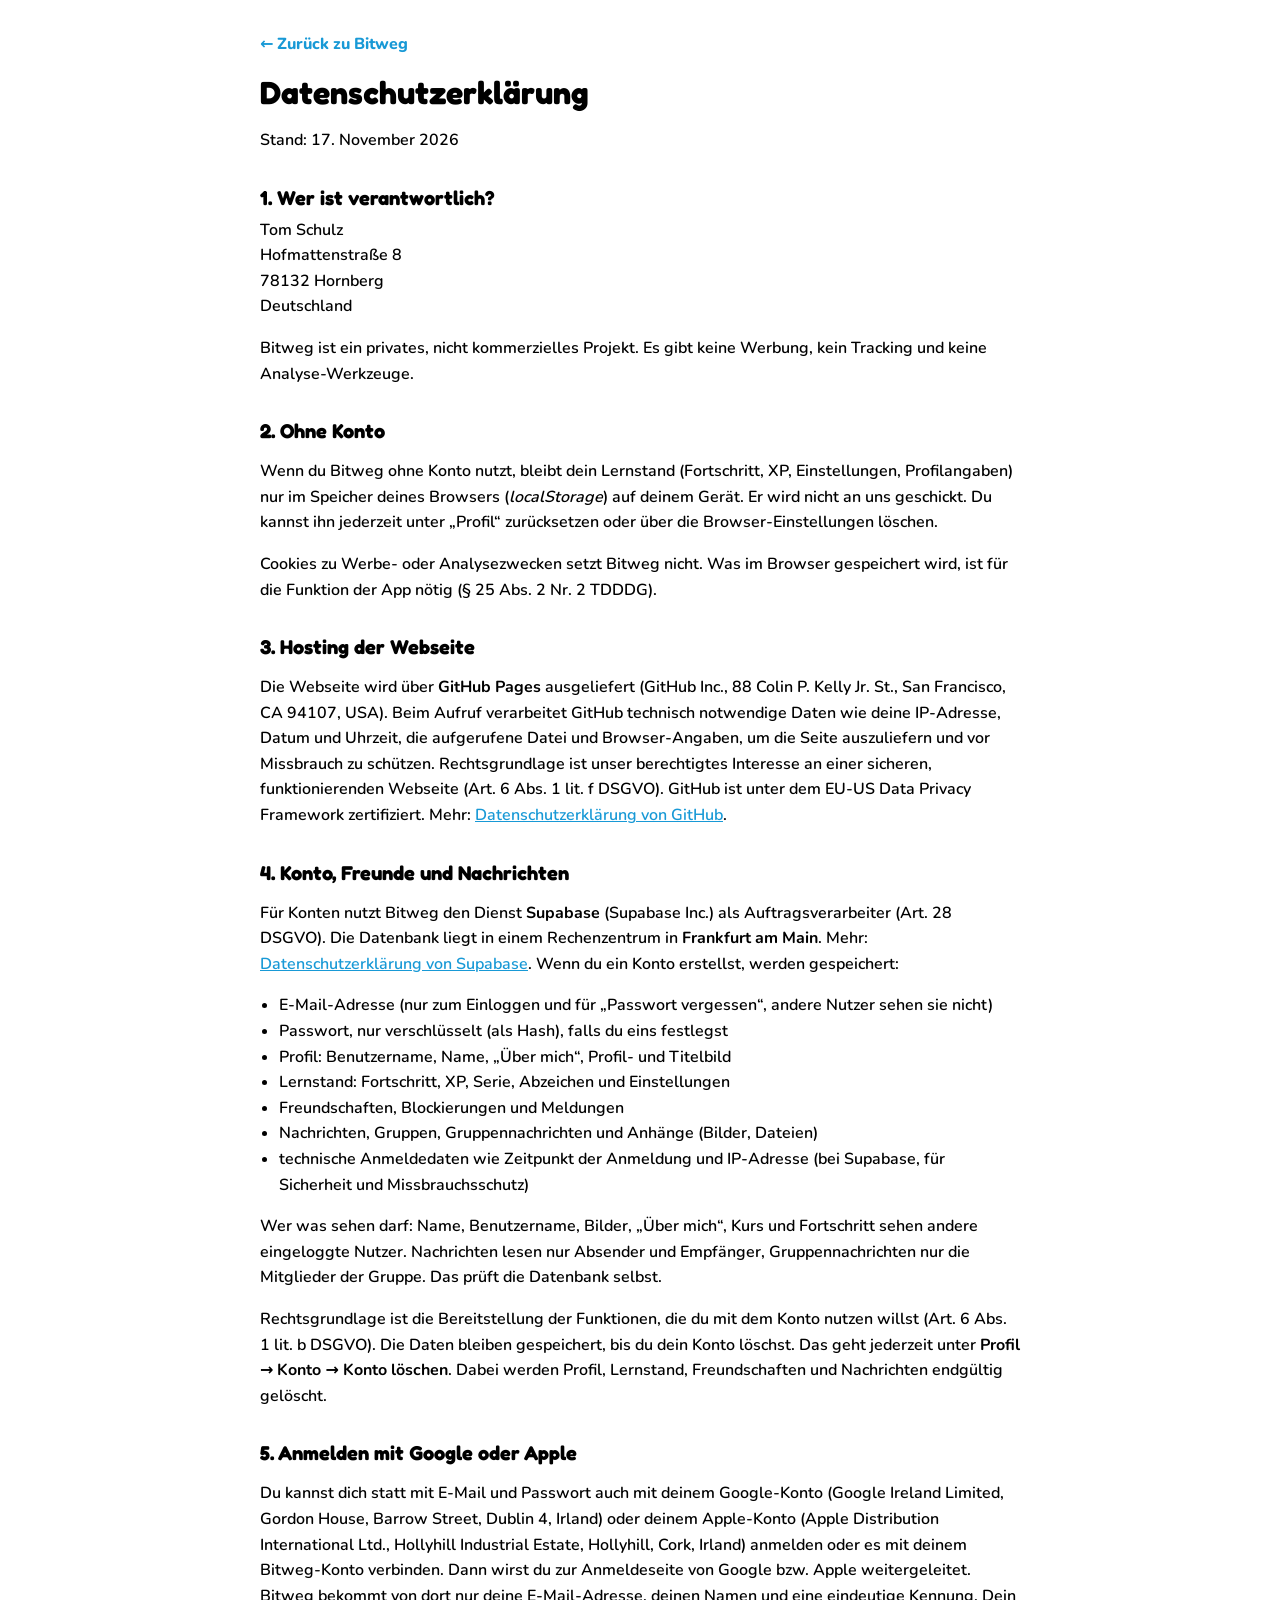
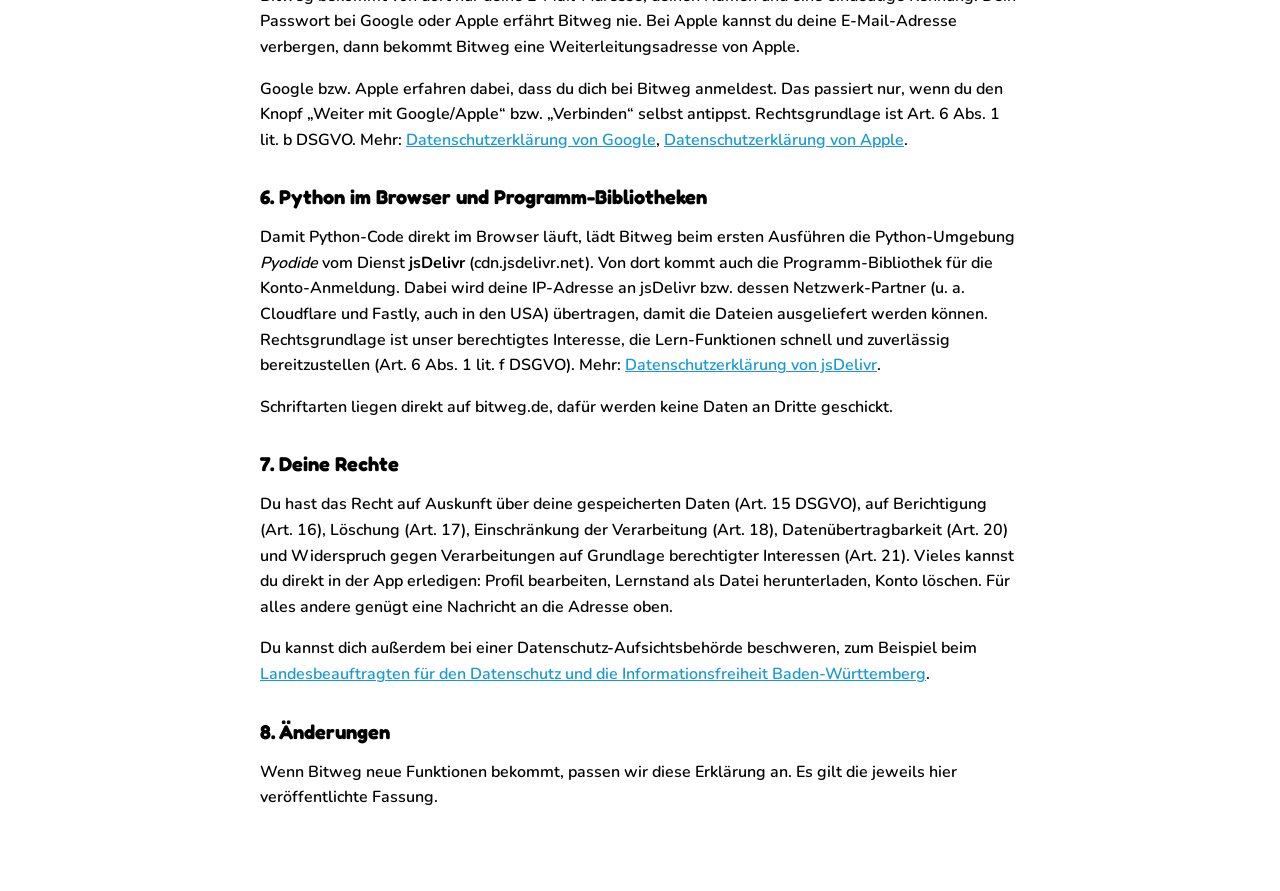
==== app/datenschutz.html @ 4e03e65f "Google/Apple im Profil verbinden, Datenschutzerklaerung, Schriften selbst hosten - Profil bearbeiten" ====
<!doctype html>
<html lang="de">
<head>
  <meta charset="utf-8">
  <meta name="viewport" content="width=device-width, initial-scale=1">
  <title>Datenschutz · Bitweg</title>
  <meta name="description" content="Datenschutzerklärung von Bitweg">
  <link rel="icon" href="favicon.svg" type="image/svg+xml">
  <link rel="stylesheet" href="fonts/fonts.css">
  <link rel="stylesheet" href="css/tokens.css">
  <script>
    try {
      var saved = JSON.parse(localStorage.getItem('laufzeit.v1') || '{}');
      var theme = (saved.settings && saved.settings.theme) || 'auto';
      if (theme === 'auto') theme = matchMedia('(prefers-color-scheme: dark)').matches ? 'dark' : 'light';
      document.documentElement.dataset.theme = theme;
    } catch (e) { document.documentElement.dataset.theme = 'light'; }
  </script>
  <style>
    body { margin: 0; background: var(--bg); color: var(--ink); font-family: Nunito, system-ui, sans-serif; font-weight: 600; line-height: 1.6; }
    main { max-width: 760px; margin: 0 auto; padding: 32px 16px 64px; }
    h1, h2 { font-family: Fredoka, Nunito, system-ui, sans-serif; line-height: 1.2; }
    h1 { font-size: 2rem; margin: 16px 0 8px; }
    h2 { font-size: 1.25rem; margin: 32px 0 8px; }
    a { color: var(--sky-ink, #1899D6); }
    .back { font-weight: 800; text-decoration: none; }
    .muted { color: var(--ink-3); }
    ul { padding-left: 1.2em; }
    address { font-style: normal; }
  </style>
</head>
<body>
<main>
  <a class="back" href="./">← Zurück zu Bitweg</a>
  <h1>Datenschutzerklärung</h1>
  <p class="muted">Stand: 17. November 2026</p>

  <h2>1. Wer ist verantwortlich?</h2>
  <address>
    Tom Schulz<br>
    Hofmattenstraße 8<br>
    78132 Hornberg<br>
    Deutschland
  </address>
  <p>Bitweg ist ein privates, nicht kommerzielles Projekt. Es gibt keine Werbung, kein Tracking und keine Analyse-Werkzeuge.</p>

  <h2>2. Ohne Konto</h2>
  <p>Wenn du Bitweg ohne Konto nutzt, bleibt dein Lernstand (Fortschritt, XP, Einstellungen, Profilangaben) nur im Speicher deines Browsers (<em>localStorage</em>) auf deinem Gerät. Er wird nicht an uns geschickt. Du kannst ihn jederzeit unter „Profil“ zurücksetzen oder über die Browser-Einstellungen löschen.</p>
  <p>Cookies zu Werbe- oder Analysezwecken setzt Bitweg nicht. Was im Browser gespeichert wird, ist für die Funktion der App nötig (§ 25 Abs. 2 Nr. 2 TDDDG).</p>

  <h2>3. Hosting der Webseite</h2>
  <p>Die Webseite wird über <strong>GitHub Pages</strong> ausgeliefert (GitHub Inc., 88 Colin P. Kelly Jr. St., San Francisco, CA 94107, USA). Beim Aufruf verarbeitet GitHub technisch notwendige Daten wie deine IP-Adresse, Datum und Uhrzeit, die aufgerufene Datei und Browser-Angaben, um die Seite auszuliefern und vor Missbrauch zu schützen. Rechtsgrundlage ist unser berechtigtes Interesse an einer sicheren, funktionierenden Webseite (Art. 6 Abs. 1 lit. f DSGVO). GitHub ist unter dem EU-US Data Privacy Framework zertifiziert. Mehr: <a href="https://docs.github.com/de/site-policy/privacy-policies/github-general-privacy-statement" rel="noopener">Datenschutzerklärung von GitHub</a>.</p>

  <h2>4. Konto, Freunde und Nachrichten</h2>
  <p>Für Konten nutzt Bitweg den Dienst <strong>Supabase</strong> (Supabase Inc.) als Auftragsverarbeiter (Art. 28 DSGVO). Die Datenbank liegt in einem Rechenzentrum in <strong>Frankfurt am Main</strong>. Mehr: <a href="https://supabase.com/privacy" rel="noopener">Datenschutzerklärung von Supabase</a>. Wenn du ein Konto erstellst, werden gespeichert:</p>
  <ul>
    <li>E-Mail-Adresse (nur zum Einloggen und für „Passwort vergessen“, andere Nutzer sehen sie nicht)</li>
    <li>Passwort, nur verschlüsselt (als Hash), falls du eins festlegst</li>
    <li>Profil: Benutzername, Name, „Über mich“, Profil- und Titelbild</li>
    <li>Lernstand: Fortschritt, XP, Serie, Abzeichen und Einstellungen</li>
    <li>Freundschaften, Blockierungen und Meldungen</li>
    <li>Nachrichten, Gruppen, Gruppennachrichten und Anhänge (Bilder, Dateien)</li>
    <li>technische Anmeldedaten wie Zeitpunkt der Anmeldung und IP-Adresse (bei Supabase, für Sicherheit und Missbrauchsschutz)</li>
  </ul>
  <p>Wer was sehen darf: Name, Benutzername, Bilder, „Über mich“, Kurs und Fortschritt sehen andere eingeloggte Nutzer. Nachrichten lesen nur Absender und Empfänger, Gruppennachrichten nur die Mitglieder der Gruppe. Das prüft die Datenbank selbst.</p>
  <p>Rechtsgrundlage ist die Bereitstellung der Funktionen, die du mit dem Konto nutzen willst (Art. 6 Abs. 1 lit. b DSGVO). Die Daten bleiben gespeichert, bis du dein Konto löschst. Das geht jederzeit unter <strong>Profil → Konto → Konto löschen</strong>. Dabei werden Profil, Lernstand, Freundschaften und Nachrichten endgültig gelöscht.</p>

  <h2>5. Anmelden mit Google oder Apple</h2>
  <p>Du kannst dich statt mit E-Mail und Passwort auch mit deinem Google-Konto (Google Ireland Limited, Gordon House, Barrow Street, Dublin 4, Irland) oder deinem Apple-Konto (Apple Distribution International Ltd., Hollyhill Industrial Estate, Hollyhill, Cork, Irland) anmelden oder es mit deinem Bitweg-Konto verbinden. Dann wirst du zur Anmeldeseite von Google bzw. Apple weitergeleitet. Bitweg bekommt von dort nur deine E-Mail-Adresse, deinen Namen und eine eindeutige Kennung. Dein Passwort bei Google oder Apple erfährt Bitweg nie. Bei Apple kannst du deine E-Mail-Adresse verbergen, dann bekommt Bitweg eine Weiterleitungsadresse von Apple.</p>
  <p>Google bzw. Apple erfahren dabei, dass du dich bei Bitweg anmeldest. Das passiert nur, wenn du den Knopf „Weiter mit Google/Apple“ bzw. „Verbinden“ selbst antippst. Rechtsgrundlage ist Art. 6 Abs. 1 lit. b DSGVO. Mehr: <a href="https://policies.google.com/privacy?hl=de" rel="noopener">Datenschutzerklärung von Google</a>, <a href="https://www.apple.com/de/legal/privacy/" rel="noopener">Datenschutzerklärung von Apple</a>.</p>

  <h2>6. Python im Browser und Programm-Bibliotheken</h2>
  <p>Damit Python-Code direkt im Browser läuft, lädt Bitweg beim ersten Ausführen die Python-Umgebung <em>Pyodide</em> vom Dienst <strong>jsDelivr</strong> (cdn.jsdelivr.net). Von dort kommt auch die Programm-Bibliothek für die Konto-Anmeldung. Dabei wird deine IP-Adresse an jsDelivr bzw. dessen Netzwerk-Partner (u. a. Cloudflare und Fastly, auch in den USA) übertragen, damit die Dateien ausgeliefert werden können. Rechtsgrundlage ist unser berechtigtes Interesse, die Lern-Funktionen schnell und zuverlässig bereitzustellen (Art. 6 Abs. 1 lit. f DSGVO). Mehr: <a href="https://www.jsdelivr.com/terms/privacy-policy-jsdelivr-net" rel="noopener">Datenschutzerklärung von jsDelivr</a>.</p>
  <p>Schriftarten liegen direkt auf bitweg.de, dafür werden keine Daten an Dritte geschickt.</p>

  <h2>7. Deine Rechte</h2>
  <p>Du hast das Recht auf Auskunft über deine gespeicherten Daten (Art. 15 DSGVO), auf Berichtigung (Art. 16), Löschung (Art. 17), Einschränkung der Verarbeitung (Art. 18), Datenübertragbarkeit (Art. 20) und Widerspruch gegen Verarbeitungen auf Grundlage berechtigter Interessen (Art. 21). Vieles kannst du direkt in der App erledigen: Profil bearbeiten, Lernstand als Datei herunterladen, Konto löschen. Für alles andere genügt eine Nachricht an die Adresse oben.</p>
  <p>Du kannst dich außerdem bei einer Datenschutz-Aufsichtsbehörde beschweren, zum Beispiel beim <a href="https://www.baden-wuerttemberg.datenschutz.de/" rel="noopener">Landesbeauftragten für den Datenschutz und die Informationsfreiheit Baden-Württemberg</a>.</p>

  <h2>8. Änderungen</h2>
  <p>Wenn Bitweg neue Funktionen bekommt, passen wir diese Erklärung an. Es gilt die jeweils hier veröffentlichte Fassung.</p>
</main>
</body>
</html>
---- app/fonts/fonts.css ----
/* Schriften liegen auf bitweg.de selbst (nicht bei Google Fonts), damit keine Daten an Google gehen.
   Fredoka, Nunito, JetBrains Mono: SIL Open Font License 1.1, Dateien aus @fontsource. */

/* fredoka-latin-ext-500-normal */
@font-face {
  font-family: 'Fredoka';
  font-style: normal;
  font-display: swap;
  font-weight: 500;
  src: url(fredoka-latin-ext-500-normal.woff2) format('woff2');
  unicode-range: U+0100-02BA,U+02BD-02C5,U+02C7-02CC,U+02CE-02D7,U+02DD-02FF,U+0304,U+0308,U+0329,U+1D00-1DBF,U+1E00-1E9F,U+1EF2-1EFF,U+2020,U+20A0-20AB,U+20AD-20C0,U+2113,U+2C60-2C7F,U+A720-A7FF;
}

/* fredoka-latin-500-normal */
@font-face {
  font-family: 'Fredoka';
  font-style: normal;
  font-display: swap;
  font-weight: 500;
  src: url(fredoka-latin-500-normal.woff2) format('woff2');
  unicode-range: U+0000-00FF,U+0131,U+0152-0153,U+02BB-02BC,U+02C6,U+02DA,U+02DC,U+0304,U+0308,U+0329,U+2000-206F,U+20AC,U+2122,U+2191,U+2193,U+2212,U+2215,U+FEFF,U+FFFD;
}

/* fredoka-latin-ext-600-normal */
@font-face {
  font-family: 'Fredoka';
  font-style: normal;
  font-display: swap;
  font-weight: 600;
  src: url(fredoka-latin-ext-600-normal.woff2) format('woff2');
  unicode-range: U+0100-02BA,U+02BD-02C5,U+02C7-02CC,U+02CE-02D7,U+02DD-02FF,U+0304,U+0308,U+0329,U+1D00-1DBF,U+1E00-1E9F,U+1EF2-1EFF,U+2020,U+20A0-20AB,U+20AD-20C0,U+2113,U+2C60-2C7F,U+A720-A7FF;
}

/* fredoka-latin-600-normal */
@font-face {
  font-family: 'Fredoka';
  font-style: normal;
  font-display: swap;
  font-weight: 600;
  src: url(fredoka-latin-600-normal.woff2) format('woff2');
  unicode-range: U+0000-00FF,U+0131,U+0152-0153,U+02BB-02BC,U+02C6,U+02DA,U+02DC,U+0304,U+0308,U+0329,U+2000-206F,U+20AC,U+2122,U+2191,U+2193,U+2212,U+2215,U+FEFF,U+FFFD;
}

/* fredoka-latin-ext-700-normal */
@font-face {
  font-family: 'Fredoka';
  font-style: normal;
  font-display: swap;
  font-weight: 700;
  src: url(fredoka-latin-ext-700-normal.woff2) format('woff2');
  unicode-range: U+0100-02BA,U+02BD-02C5,U+02C7-02CC,U+02CE-02D7,U+02DD-02FF,U+0304,U+0308,U+0329,U+1D00-1DBF,U+1E00-1E9F,U+1EF2-1EFF,U+2020,U+20A0-20AB,U+20AD-20C0,U+2113,U+2C60-2C7F,U+A720-A7FF;
}

/* fredoka-latin-700-normal */
@font-face {
  font-family: 'Fredoka';
  font-style: normal;
  font-display: swap;
  font-weight: 700;
  src: url(fredoka-latin-700-normal.woff2) format('woff2');
  unicode-range: U+0000-00FF,U+0131,U+0152-0153,U+02BB-02BC,U+02C6,U+02DA,U+02DC,U+0304,U+0308,U+0329,U+2000-206F,U+20AC,U+2122,U+2191,U+2193,U+2212,U+2215,U+FEFF,U+FFFD;
}

/* nunito-latin-ext-600-normal */
@font-face {
  font-family: 'Nunito';
  font-style: normal;
  font-display: swap;
  font-weight: 600;
  src: url(nunito-latin-ext-600-normal.woff2) format('woff2');
  unicode-range: U+0100-02BA,U+02BD-02C5,U+02C7-02CC,U+02CE-02D7,U+02DD-02FF,U+0304,U+0308,U+0329,U+1D00-1DBF,U+1E00-1E9F,U+1EF2-1EFF,U+2020,U+20A0-20AB,U+20AD-20C0,U+2113,U+2C60-2C7F,U+A720-A7FF;
}

/* nunito-latin-600-normal */
@font-face {
  font-family: 'Nunito';
  font-style: normal;
  font-display: swap;
  font-weight: 600;
  src: url(nunito-latin-600-normal.woff2) format('woff2');
  unicode-range: U+0000-00FF,U+0131,U+0152-0153,U+02BB-02BC,U+02C6,U+02DA,U+02DC,U+0304,U+0308,U+0329,U+2000-206F,U+20AC,U+2122,U+2191,U+2193,U+2212,U+2215,U+FEFF,U+FFFD;
}

/* nunito-latin-ext-700-normal */
@font-face {
  font-family: 'Nunito';
  font-style: normal;
  font-display: swap;
  font-weight: 700;
  src: url(nunito-latin-ext-700-normal.woff2) format('woff2');
  unicode-range: U+0100-02BA,U+02BD-02C5,U+02C7-02CC,U+02CE-02D7,U+02DD-02FF,U+0304,U+0308,U+0329,U+1D00-1DBF,U+1E00-1E9F,U+1EF2-1EFF,U+2020,U+20A0-20AB,U+20AD-20C0,U+2113,U+2C60-2C7F,U+A720-A7FF;
}

/* nunito-latin-700-normal */
@font-face {
  font-family: 'Nunito';
  font-style: normal;
  font-display: swap;
  font-weight: 700;
  src: url(nunito-latin-700-normal.woff2) format('woff2');
  unicode-range: U+0000-00FF,U+0131,U+0152-0153,U+02BB-02BC,U+02C6,U+02DA,U+02DC,U+0304,U+0308,U+0329,U+2000-206F,U+20AC,U+2122,U+2191,U+2193,U+2212,U+2215,U+FEFF,U+FFFD;
}

/* nunito-latin-ext-800-normal */
@font-face {
  font-family: 'Nunito';
  font-style: normal;
  font-display: swap;
  font-weight: 800;
  src: url(nunito-latin-ext-800-normal.woff2) format('woff2');
  unicode-range: U+0100-02BA,U+02BD-02C5,U+02C7-02CC,U+02CE-02D7,U+02DD-02FF,U+0304,U+0308,U+0329,U+1D00-1DBF,U+1E00-1E9F,U+1EF2-1EFF,U+2020,U+20A0-20AB,U+20AD-20C0,U+2113,U+2C60-2C7F,U+A720-A7FF;
}

/* nunito-latin-800-normal */
@font-face {
  font-family: 'Nunito';
  font-style: normal;
  font-display: swap;
  font-weight: 800;
  src: url(nunito-latin-800-normal.woff2) format('woff2');
  unicode-range: U+0000-00FF,U+0131,U+0152-0153,U+02BB-02BC,U+02C6,U+02DA,U+02DC,U+0304,U+0308,U+0329,U+2000-206F,U+20AC,U+2122,U+2191,U+2193,U+2212,U+2215,U+FEFF,U+FFFD;
}

/* nunito-latin-ext-900-normal */
@font-face {
  font-family: 'Nunito';
  font-style: normal;
  font-display: swap;
  font-weight: 900;
  src: url(nunito-latin-ext-900-normal.woff2) format('woff2');
  unicode-range: U+0100-02BA,U+02BD-02C5,U+02C7-02CC,U+02CE-02D7,U+02DD-02FF,U+0304,U+0308,U+0329,U+1D00-1DBF,U+1E00-1E9F,U+1EF2-1EFF,U+2020,U+20A0-20AB,U+20AD-20C0,U+2113,U+2C60-2C7F,U+A720-A7FF;
}

/* nunito-latin-900-normal */
@font-face {
  font-family: 'Nunito';
  font-style: normal;
  font-display: swap;
  font-weight: 900;
  src: url(nunito-latin-900-normal.woff2) format('woff2');
  unicode-range: U+0000-00FF,U+0131,U+0152-0153,U+02BB-02BC,U+02C6,U+02DA,U+02DC,U+0304,U+0308,U+0329,U+2000-206F,U+20AC,U+2122,U+2191,U+2193,U+2212,U+2215,U+FEFF,U+FFFD;
}

/* jetbrains-mono-latin-ext-400-normal */
@font-face {
  font-family: 'JetBrains Mono';
  font-style: normal;
  font-display: swap;
  font-weight: 400;
  src: url(jetbrains-mono-latin-ext-400-normal.woff2) format('woff2');
  unicode-range: U+0100-02BA,U+02BD-02C5,U+02C7-02CC,U+02CE-02D7,U+02DD-02FF,U+0304,U+0308,U+0329,U+1D00-1DBF,U+1E00-1E9F,U+1EF2-1EFF,U+2020,U+20A0-20AB,U+20AD-20C0,U+2113,U+2C60-2C7F,U+A720-A7FF;
}

/* jetbrains-mono-latin-400-normal */
@font-face {
  font-family: 'JetBrains Mono';
  font-style: normal;
  font-display: swap;
  font-weight: 400;
  src: url(jetbrains-mono-latin-400-normal.woff2) format('woff2');
  unicode-range: U+0000-00FF,U+0131,U+0152-0153,U+02BB-02BC,U+02C6,U+02DA,U+02DC,U+0304,U+0308,U+0329,U+2000-206F,U+20AC,U+2122,U+2191,U+2193,U+2212,U+2215,U+FEFF,U+FFFD;
}

/* jetbrains-mono-latin-ext-500-normal */
@font-face {
  font-family: 'JetBrains Mono';
  font-style: normal;
  font-display: swap;
  font-weight: 500;
  src: url(jetbrains-mono-latin-ext-500-normal.woff2) format('woff2');
  unicode-range: U+0100-02BA,U+02BD-02C5,U+02C7-02CC,U+02CE-02D7,U+02DD-02FF,U+0304,U+0308,U+0329,U+1D00-1DBF,U+1E00-1E9F,U+1EF2-1EFF,U+2020,U+20A0-20AB,U+20AD-20C0,U+2113,U+2C60-2C7F,U+A720-A7FF;
}

/* jetbrains-mono-latin-500-normal */
@font-face {
  font-family: 'JetBrains Mono';
  font-style: normal;
  font-display: swap;
  font-weight: 500;
  src: url(jetbrains-mono-latin-500-normal.woff2) format('woff2');
  unicode-range: U+0000-00FF,U+0131,U+0152-0153,U+02BB-02BC,U+02C6,U+02DA,U+02DC,U+0304,U+0308,U+0329,U+2000-206F,U+20AC,U+2122,U+2191,U+2193,U+2212,U+2215,U+FEFF,U+FFFD;
}

/* jetbrains-mono-latin-ext-700-normal */
@font-face {
  font-family: 'JetBrains Mono';
  font-style: normal;
  font-display: swap;
  font-weight: 700;
  src: url(jetbrains-mono-latin-ext-700-normal.woff2) format('woff2');
  unicode-range: U+0100-02BA,U+02BD-02C5,U+02C7-02CC,U+02CE-02D7,U+02DD-02FF,U+0304,U+0308,U+0329,U+1D00-1DBF,U+1E00-1E9F,U+1EF2-1EFF,U+2020,U+20A0-20AB,U+20AD-20C0,U+2113,U+2C60-2C7F,U+A720-A7FF;
}

/* jetbrains-mono-latin-700-normal */
@font-face {
  font-family: 'JetBrains Mono';
  font-style: normal;
  font-display: swap;
  font-weight: 700;
  src: url(jetbrains-mono-latin-700-normal.woff2) format('woff2');
  unicode-range: U+0000-00FF,U+0131,U+0152-0153,U+02BB-02BC,U+02C6,U+02DA,U+02DC,U+0304,U+0308,U+0329,U+2000-206F,U+20AC,U+2122,U+2191,U+2193,U+2212,U+2215,U+FEFF,U+FFFD;
}
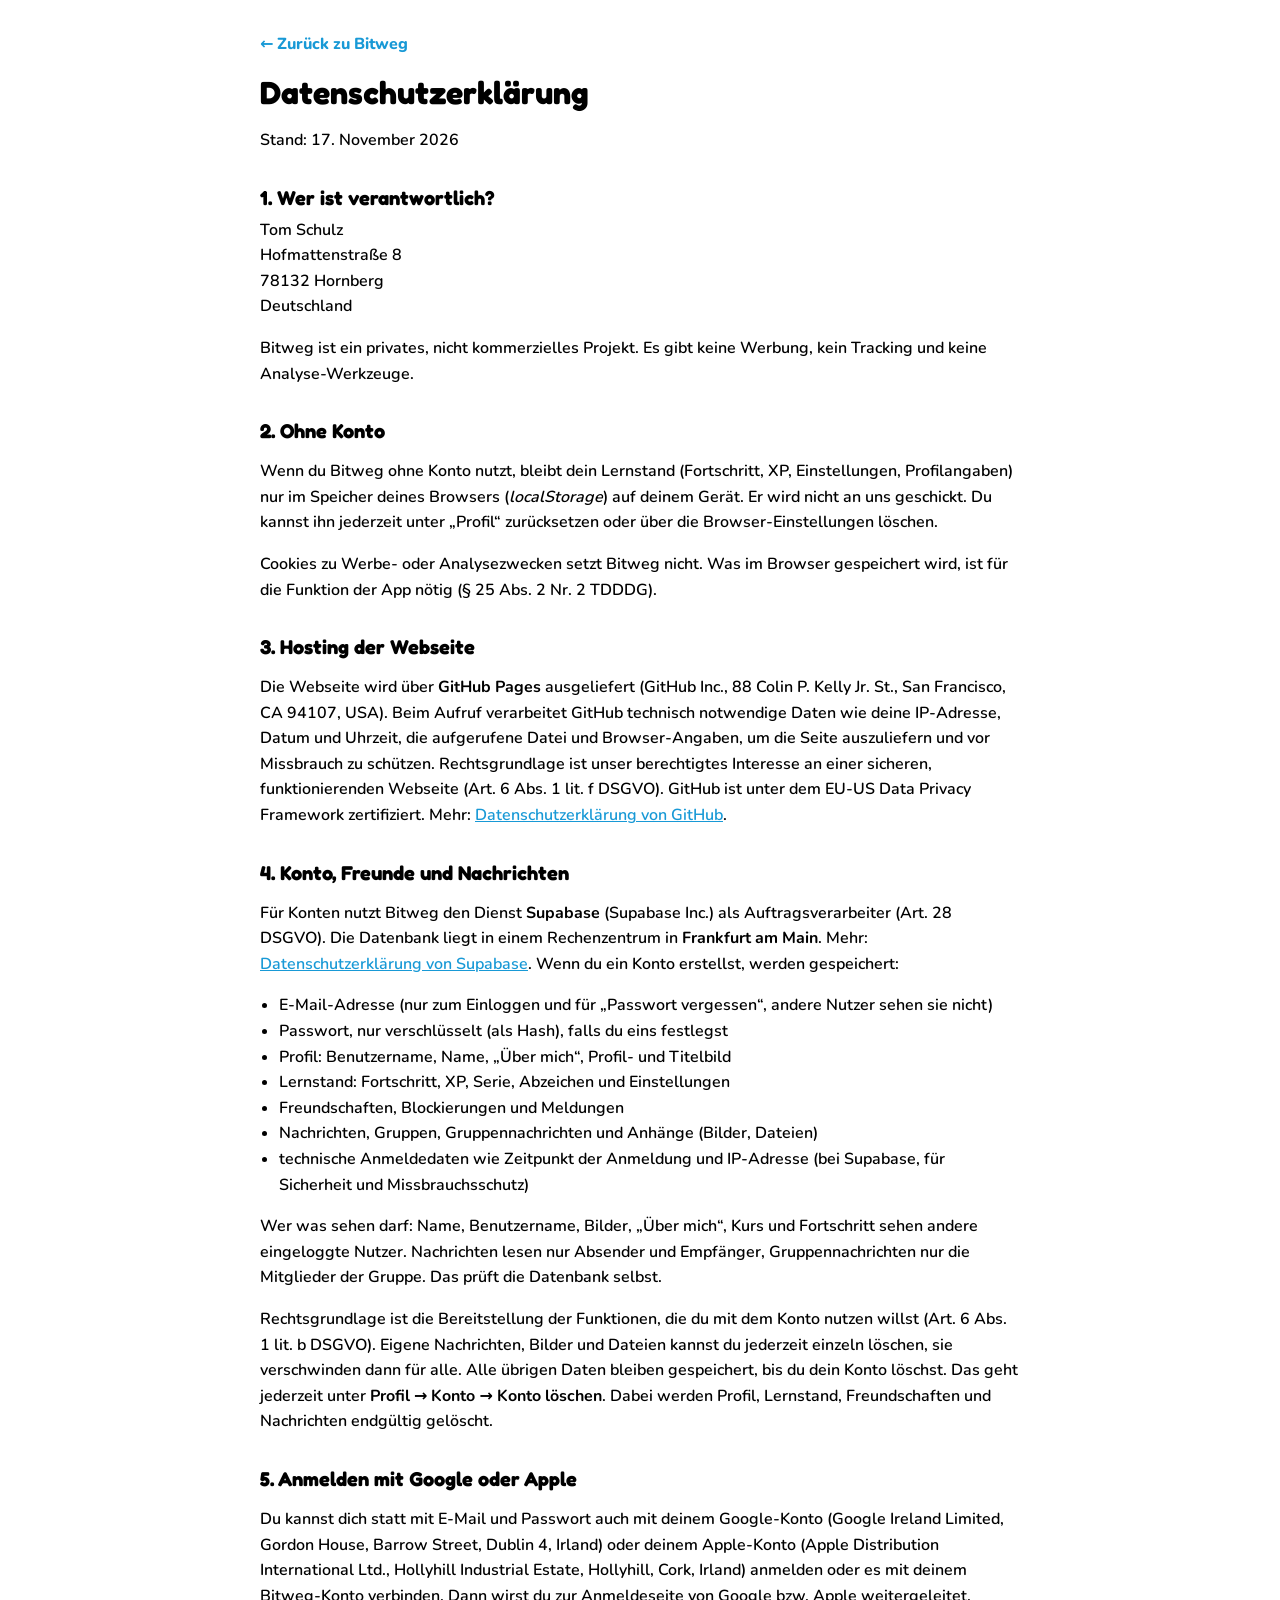
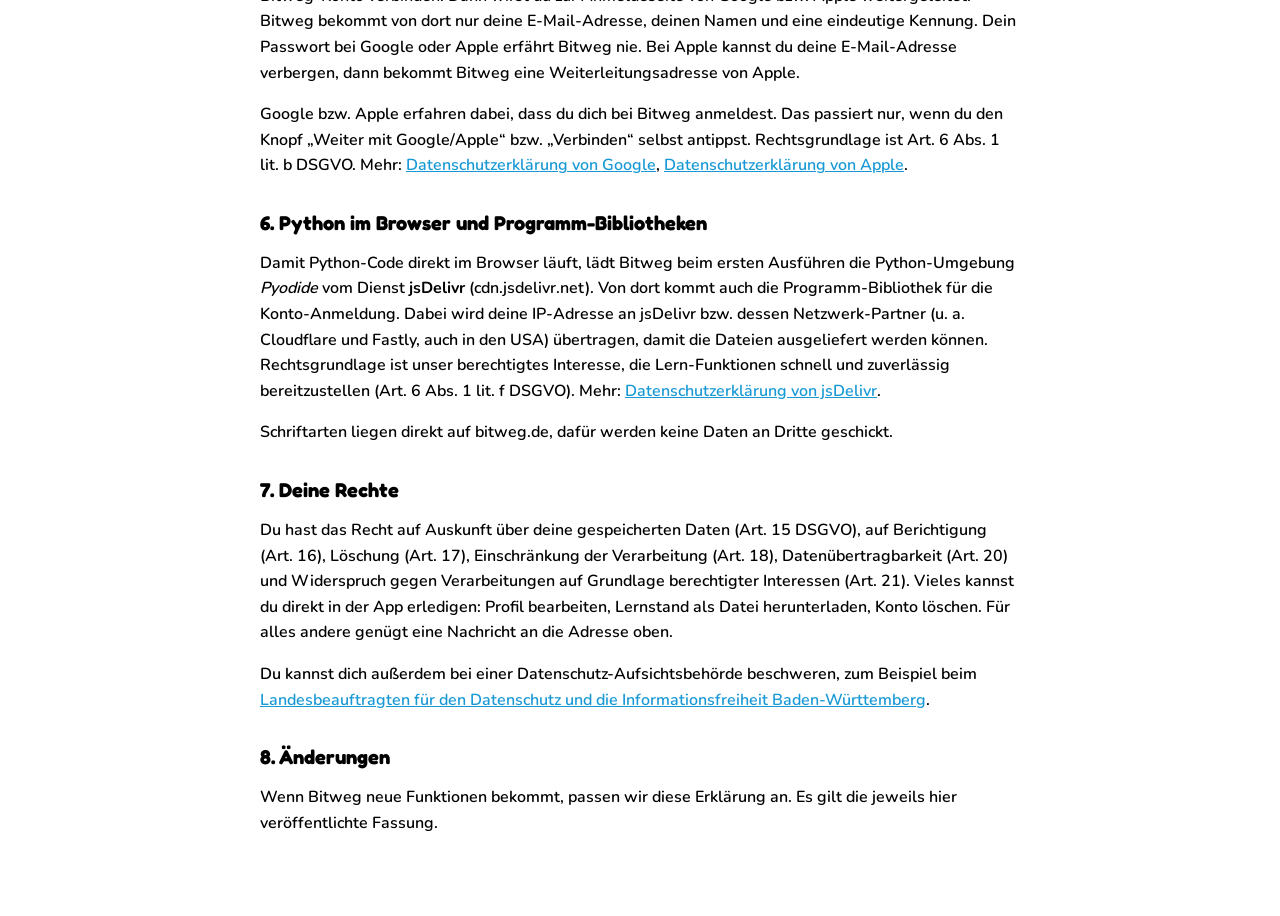
==== commit 810fe40a: "Eigene Nachrichten, Bilder und Dateien loeschen; Admin kann Chats leeren - supabase/06-nachrichten-l" ====
--- a/app/datenschutz.html
+++ b/app/datenschutz.html
@@ -63,7 +63,7 @@
     <li>technische Anmeldedaten wie Zeitpunkt der Anmeldung und IP-Adresse (bei Supabase, für Sicherheit und Missbrauchsschutz)</li>
   </ul>
   <p>Wer was sehen darf: Name, Benutzername, Bilder, „Über mich“, Kurs und Fortschritt sehen andere eingeloggte Nutzer. Nachrichten lesen nur Absender und Empfänger, Gruppennachrichten nur die Mitglieder der Gruppe. Das prüft die Datenbank selbst.</p>
-  <p>Rechtsgrundlage ist die Bereitstellung der Funktionen, die du mit dem Konto nutzen willst (Art. 6 Abs. 1 lit. b DSGVO). Die Daten bleiben gespeichert, bis du dein Konto löschst. Das geht jederzeit unter <strong>Profil → Konto → Konto löschen</strong>. Dabei werden Profil, Lernstand, Freundschaften und Nachrichten endgültig gelöscht.</p>
+  <p>Rechtsgrundlage ist die Bereitstellung der Funktionen, die du mit dem Konto nutzen willst (Art. 6 Abs. 1 lit. b DSGVO). Eigene Nachrichten, Bilder und Dateien kannst du jederzeit einzeln löschen, sie verschwinden dann für alle. Alle übrigen Daten bleiben gespeichert, bis du dein Konto löschst. Das geht jederzeit unter <strong>Profil → Konto → Konto löschen</strong>. Dabei werden Profil, Lernstand, Freundschaften und Nachrichten endgültig gelöscht.</p>
 
   <h2>5. Anmelden mit Google oder Apple</h2>
   <p>Du kannst dich statt mit E-Mail und Passwort auch mit deinem Google-Konto (Google Ireland Limited, Gordon House, Barrow Street, Dublin 4, Irland) oder deinem Apple-Konto (Apple Distribution International Ltd., Hollyhill Industrial Estate, Hollyhill, Cork, Irland) anmelden oder es mit deinem Bitweg-Konto verbinden. Dann wirst du zur Anmeldeseite von Google bzw. Apple weitergeleitet. Bitweg bekommt von dort nur deine E-Mail-Adresse, deinen Namen und eine eindeutige Kennung. Dein Passwort bei Google oder Apple erfährt Bitweg nie. Bei Apple kannst du deine E-Mail-Adresse verbergen, dann bekommt Bitweg eine Weiterleitungsadresse von Apple.</p>
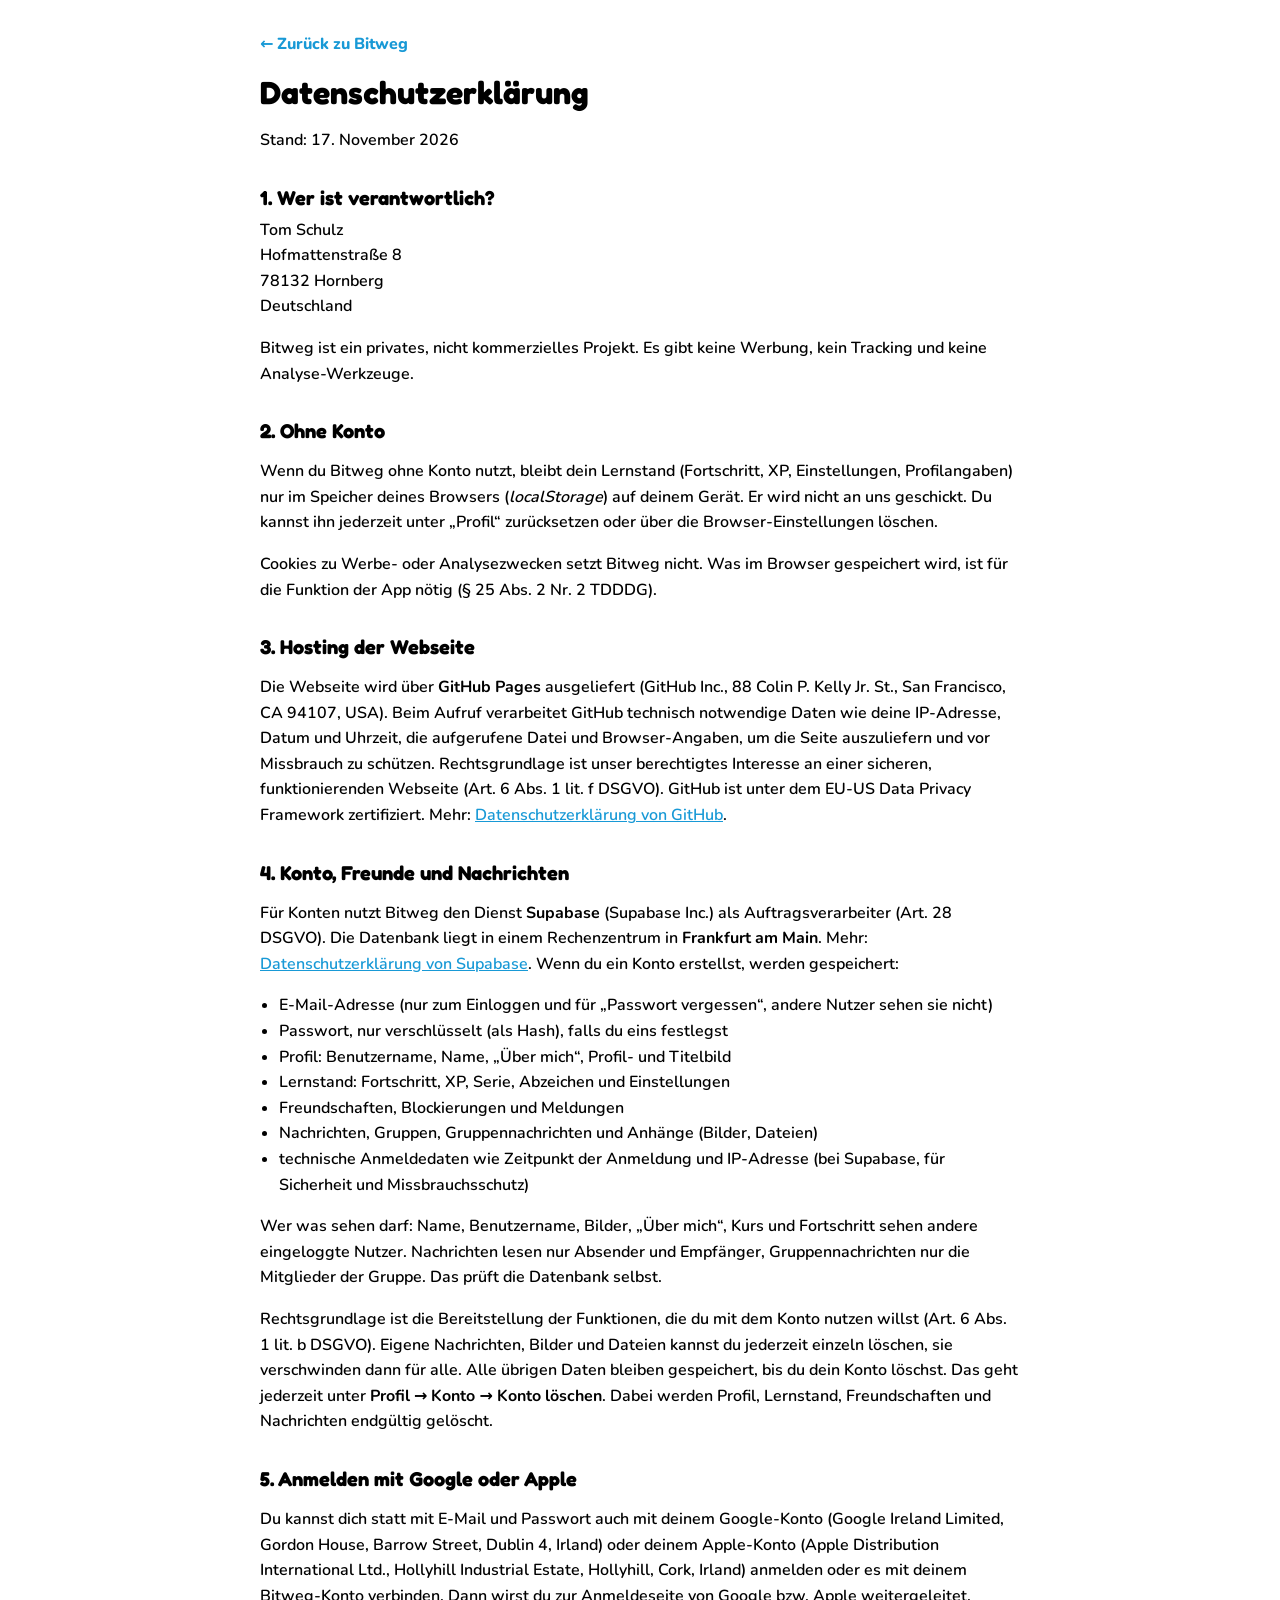
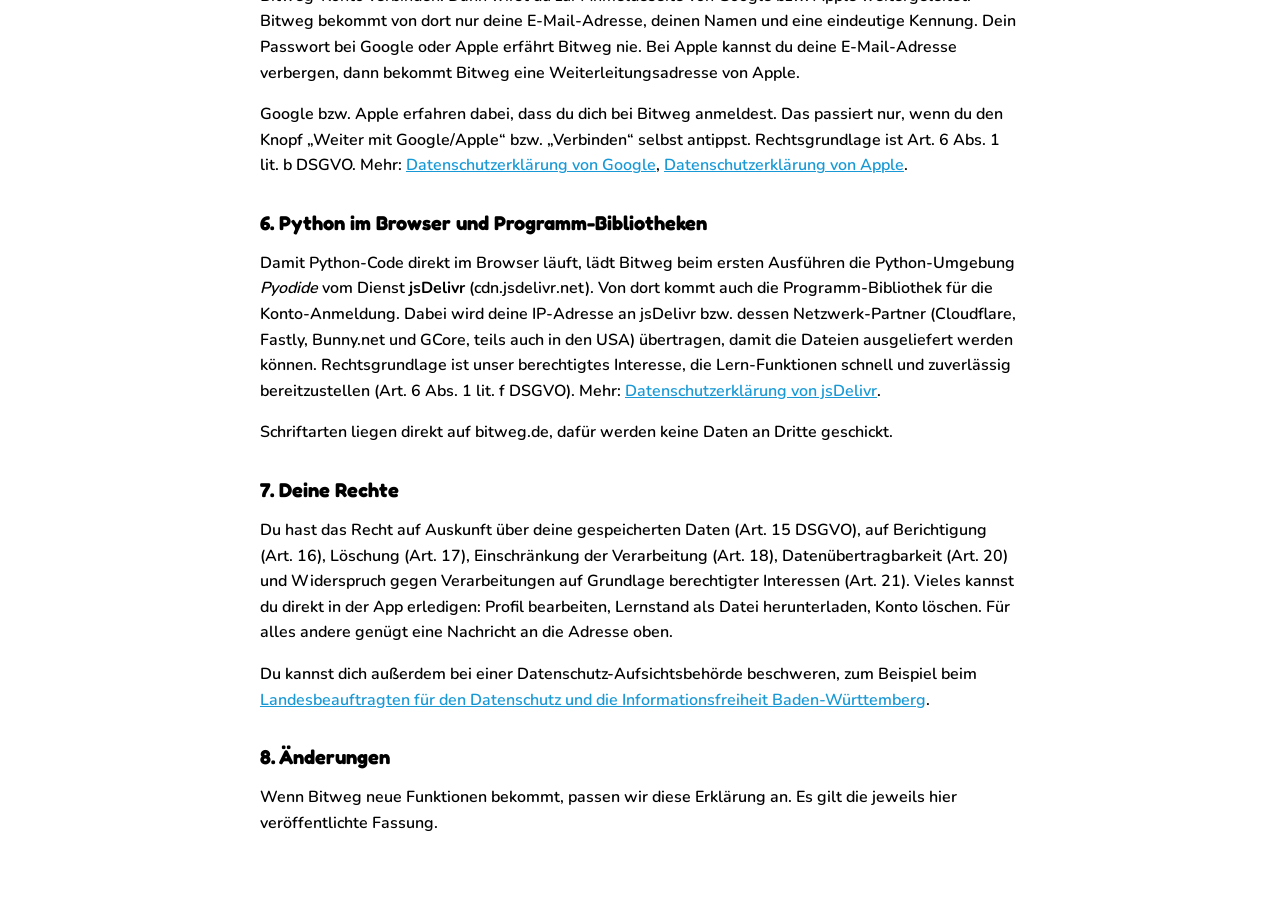
==== commit 78c7de32: "Datenschutz: jsDelivr-Partner vollstaendig (Cloudflare, Fastly, Bunny.net, GCore) Co-Authored-By: Cl" ====
--- a/app/datenschutz.html
+++ b/app/datenschutz.html
@@ -70,7 +70,7 @@
   <p>Google bzw. Apple erfahren dabei, dass du dich bei Bitweg anmeldest. Das passiert nur, wenn du den Knopf „Weiter mit Google/Apple“ bzw. „Verbinden“ selbst antippst. Rechtsgrundlage ist Art. 6 Abs. 1 lit. b DSGVO. Mehr: <a href="https://policies.google.com/privacy?hl=de" rel="noopener">Datenschutzerklärung von Google</a>, <a href="https://www.apple.com/de/legal/privacy/" rel="noopener">Datenschutzerklärung von Apple</a>.</p>
 
   <h2>6. Python im Browser und Programm-Bibliotheken</h2>
-  <p>Damit Python-Code direkt im Browser läuft, lädt Bitweg beim ersten Ausführen die Python-Umgebung <em>Pyodide</em> vom Dienst <strong>jsDelivr</strong> (cdn.jsdelivr.net). Von dort kommt auch die Programm-Bibliothek für die Konto-Anmeldung. Dabei wird deine IP-Adresse an jsDelivr bzw. dessen Netzwerk-Partner (u. a. Cloudflare und Fastly, auch in den USA) übertragen, damit die Dateien ausgeliefert werden können. Rechtsgrundlage ist unser berechtigtes Interesse, die Lern-Funktionen schnell und zuverlässig bereitzustellen (Art. 6 Abs. 1 lit. f DSGVO). Mehr: <a href="https://www.jsdelivr.com/terms/privacy-policy-jsdelivr-net" rel="noopener">Datenschutzerklärung von jsDelivr</a>.</p>
+  <p>Damit Python-Code direkt im Browser läuft, lädt Bitweg beim ersten Ausführen die Python-Umgebung <em>Pyodide</em> vom Dienst <strong>jsDelivr</strong> (cdn.jsdelivr.net). Von dort kommt auch die Programm-Bibliothek für die Konto-Anmeldung. Dabei wird deine IP-Adresse an jsDelivr bzw. dessen Netzwerk-Partner (Cloudflare, Fastly, Bunny.net und GCore, teils auch in den USA) übertragen, damit die Dateien ausgeliefert werden können. Rechtsgrundlage ist unser berechtigtes Interesse, die Lern-Funktionen schnell und zuverlässig bereitzustellen (Art. 6 Abs. 1 lit. f DSGVO). Mehr: <a href="https://www.jsdelivr.com/terms/privacy-policy-jsdelivr-net" rel="noopener">Datenschutzerklärung von jsDelivr</a>.</p>
   <p>Schriftarten liegen direkt auf bitweg.de, dafür werden keine Daten an Dritte geschickt.</p>
 
   <h2>7. Deine Rechte</h2>
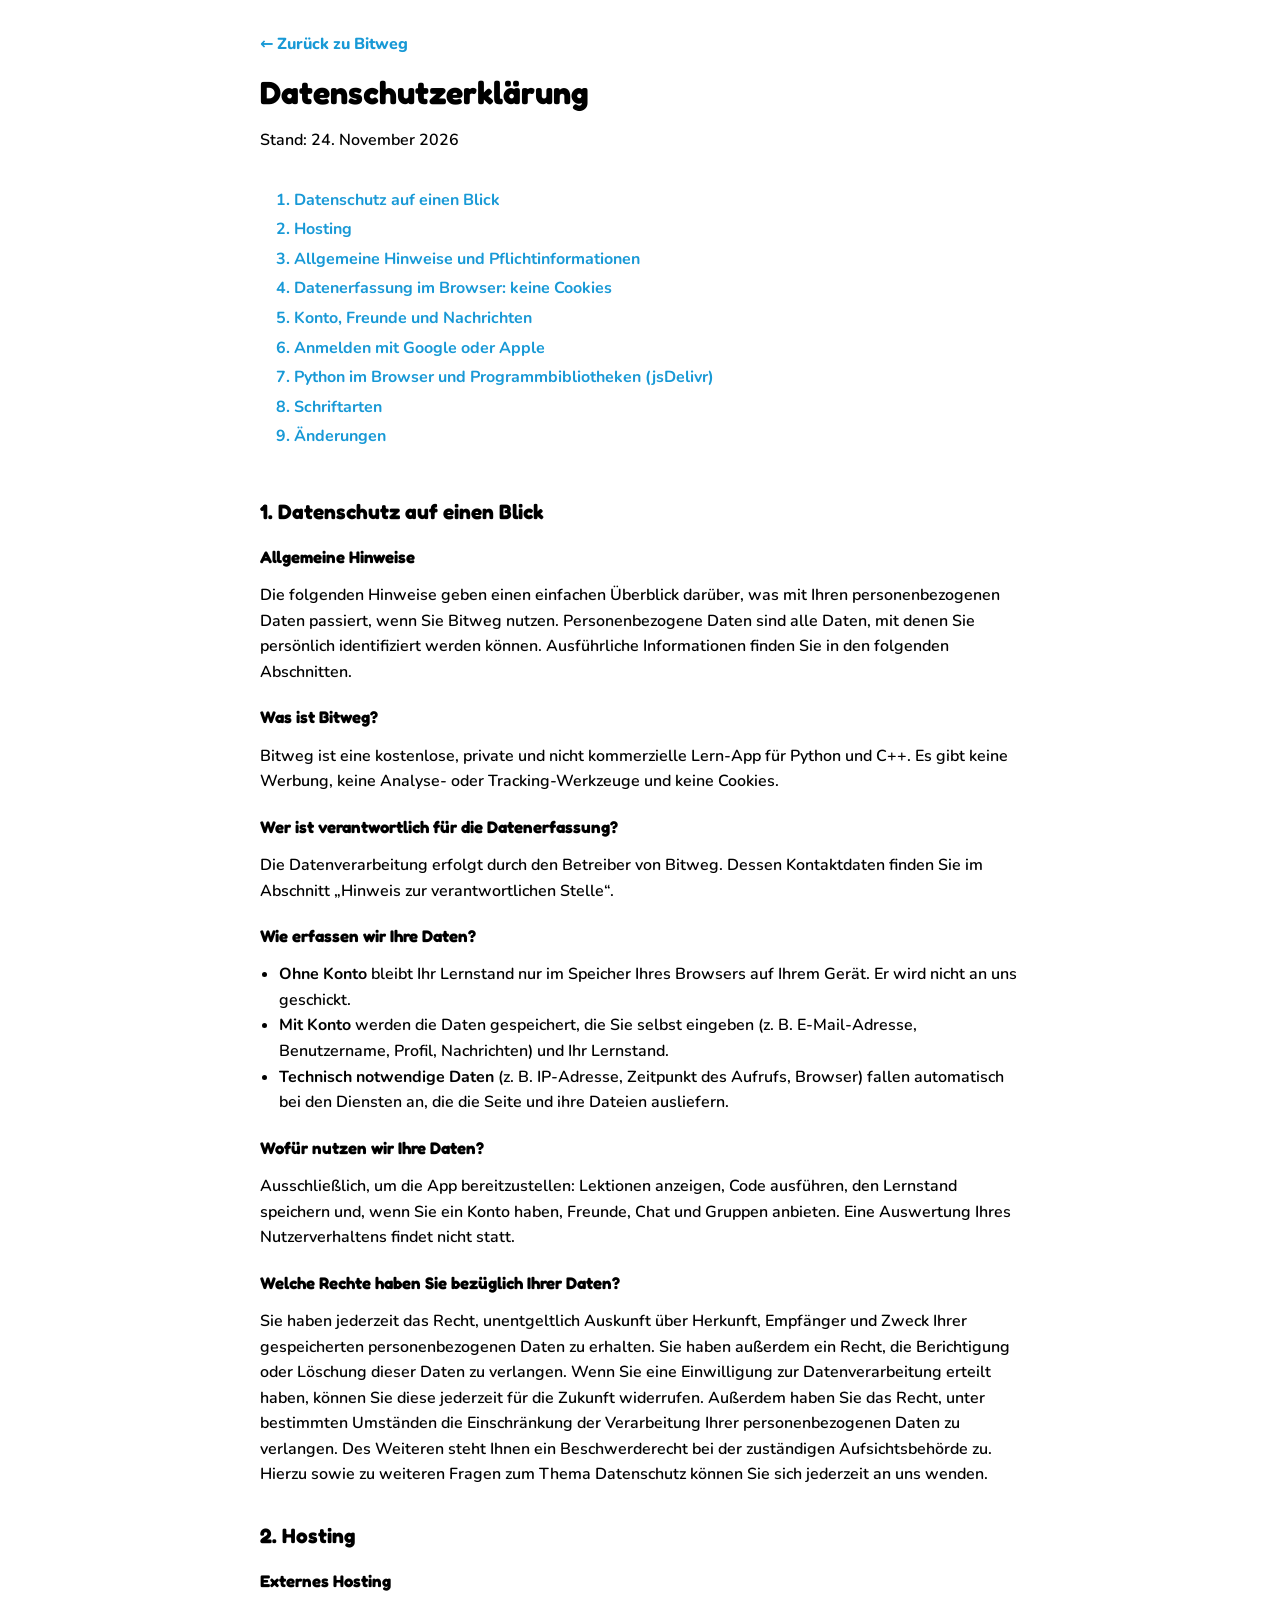
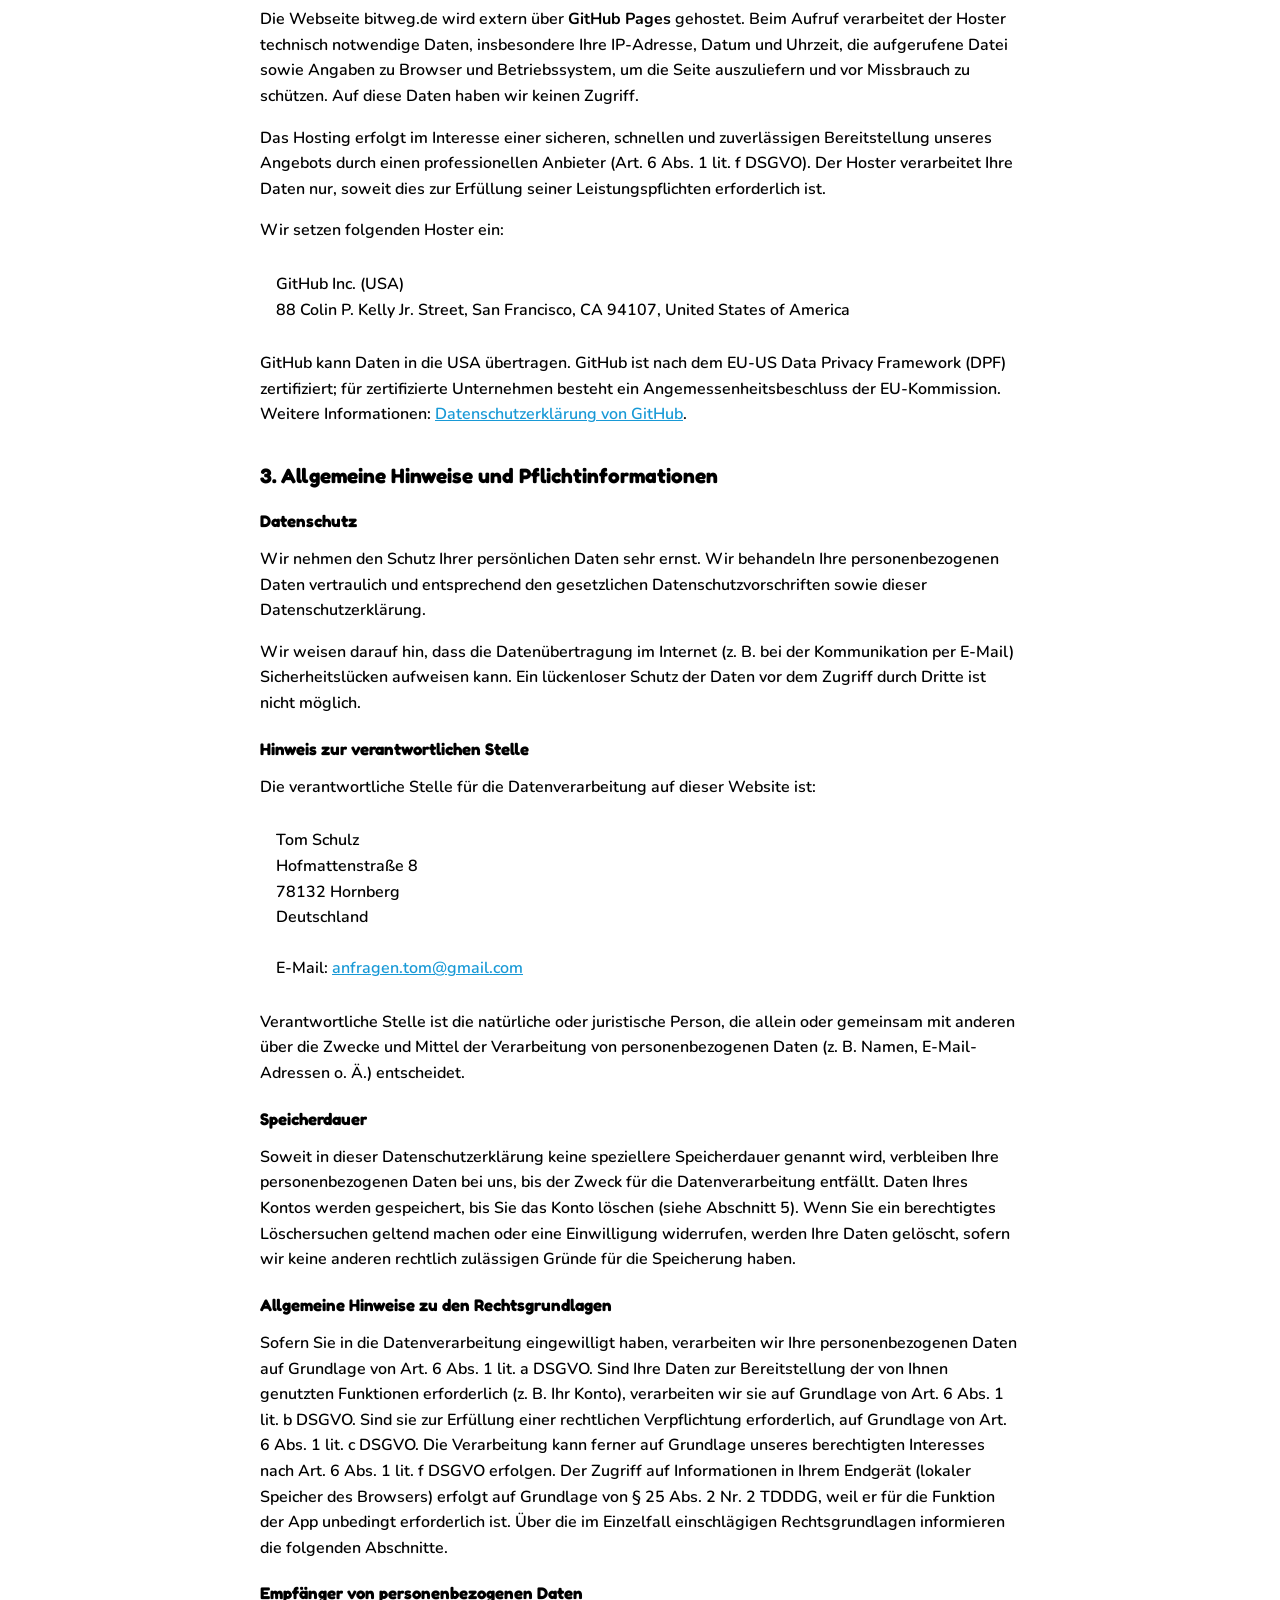
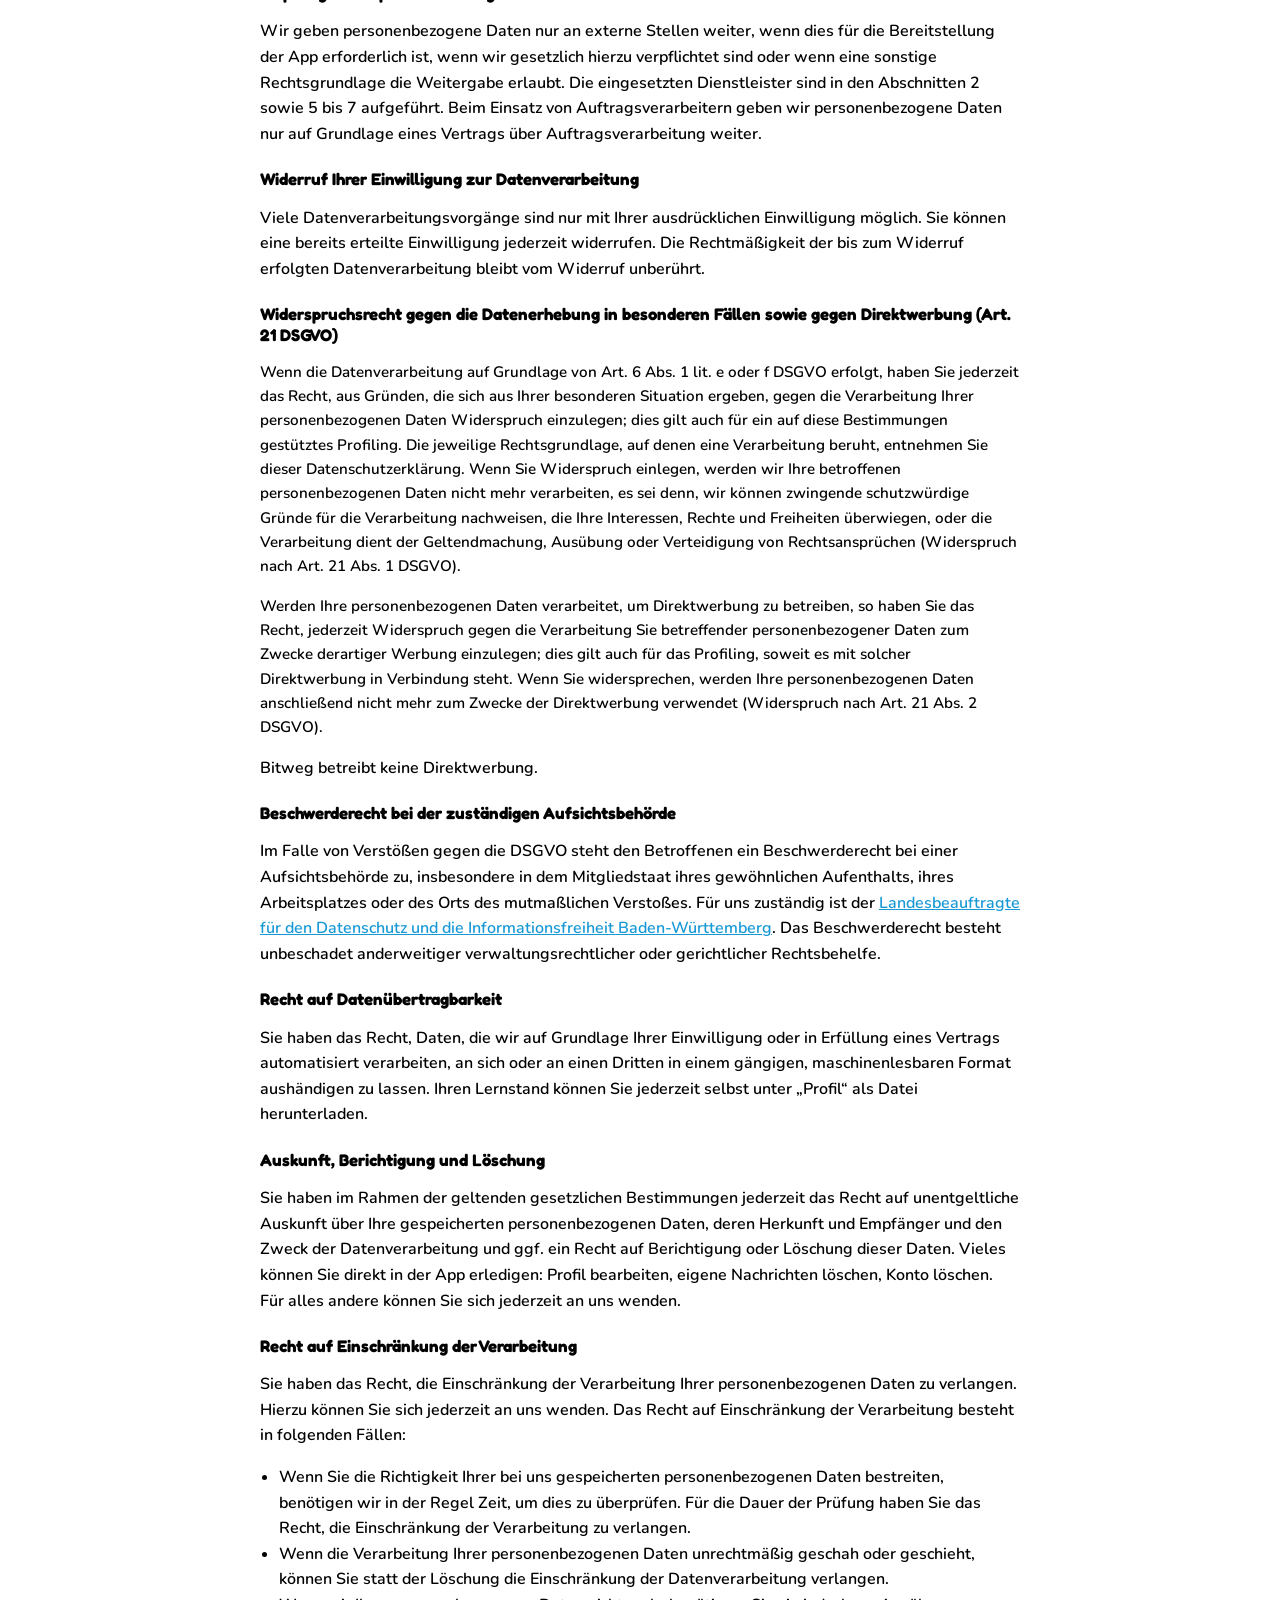
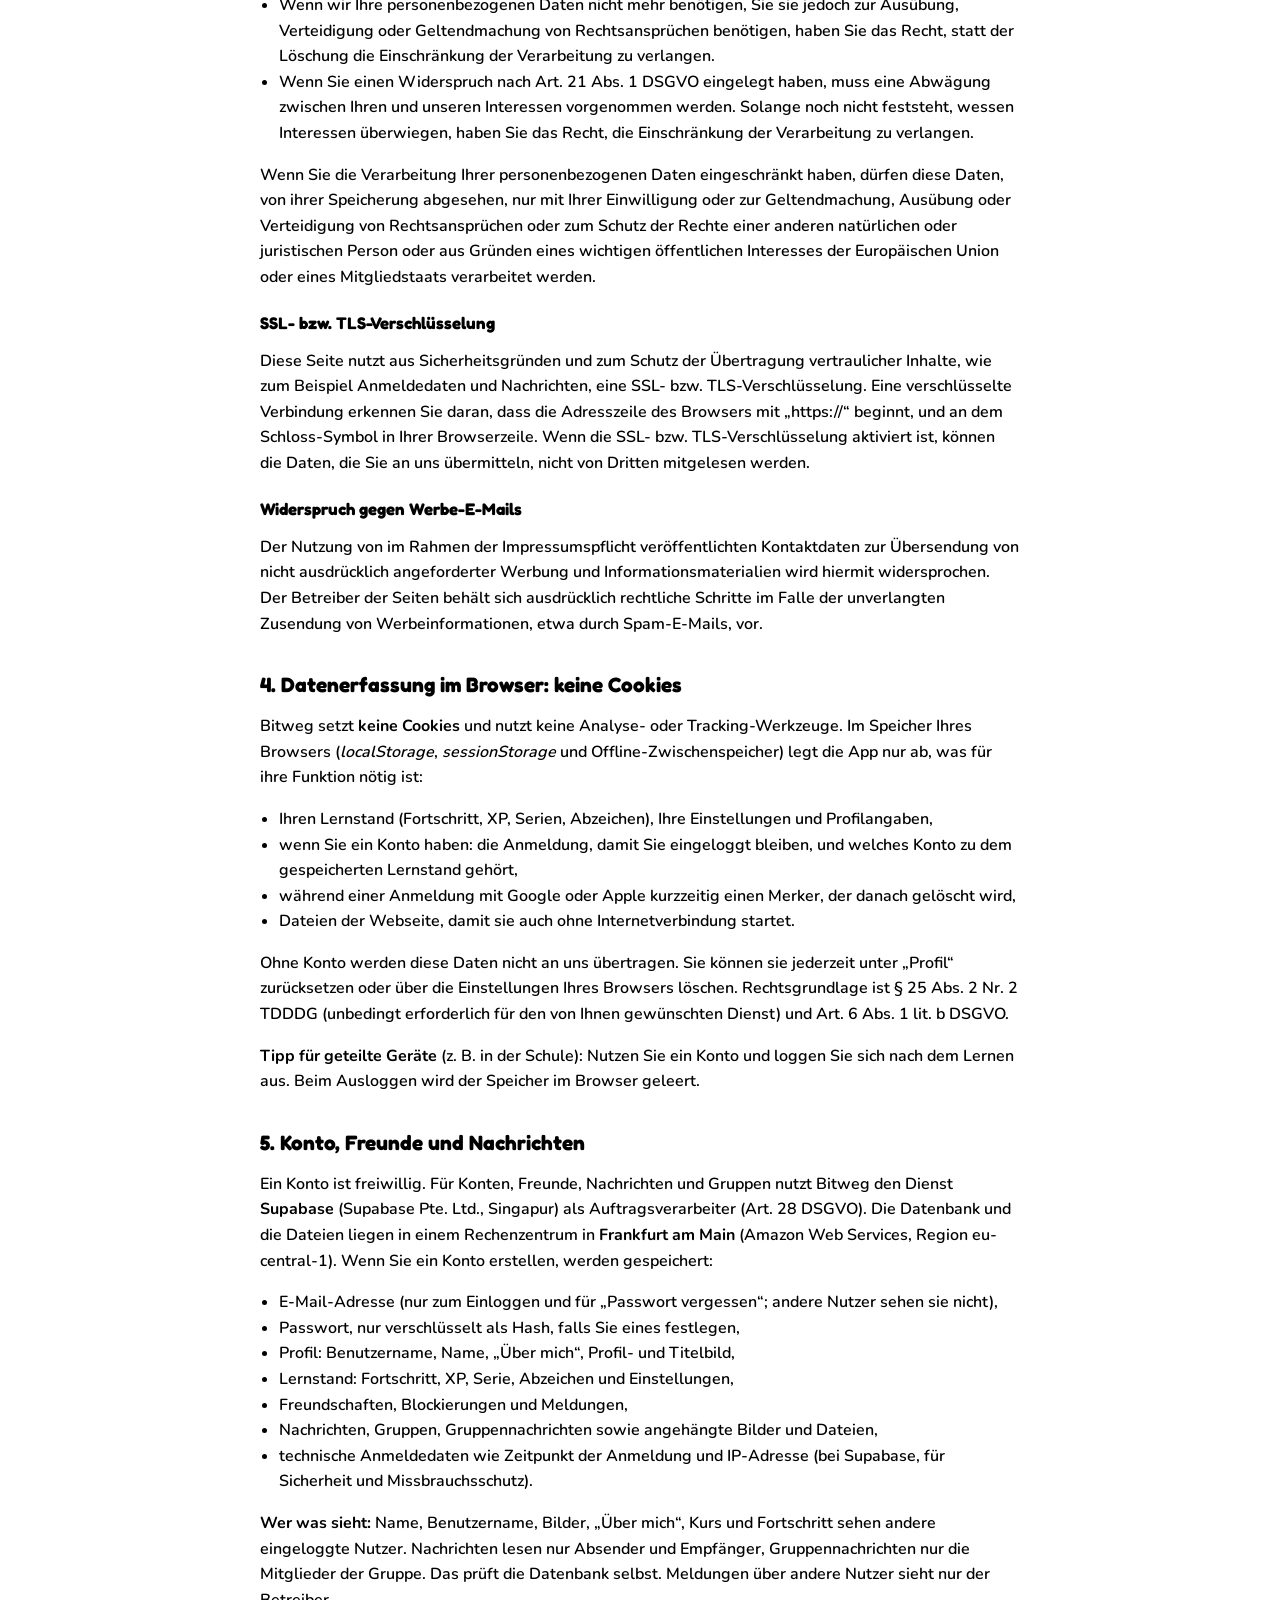
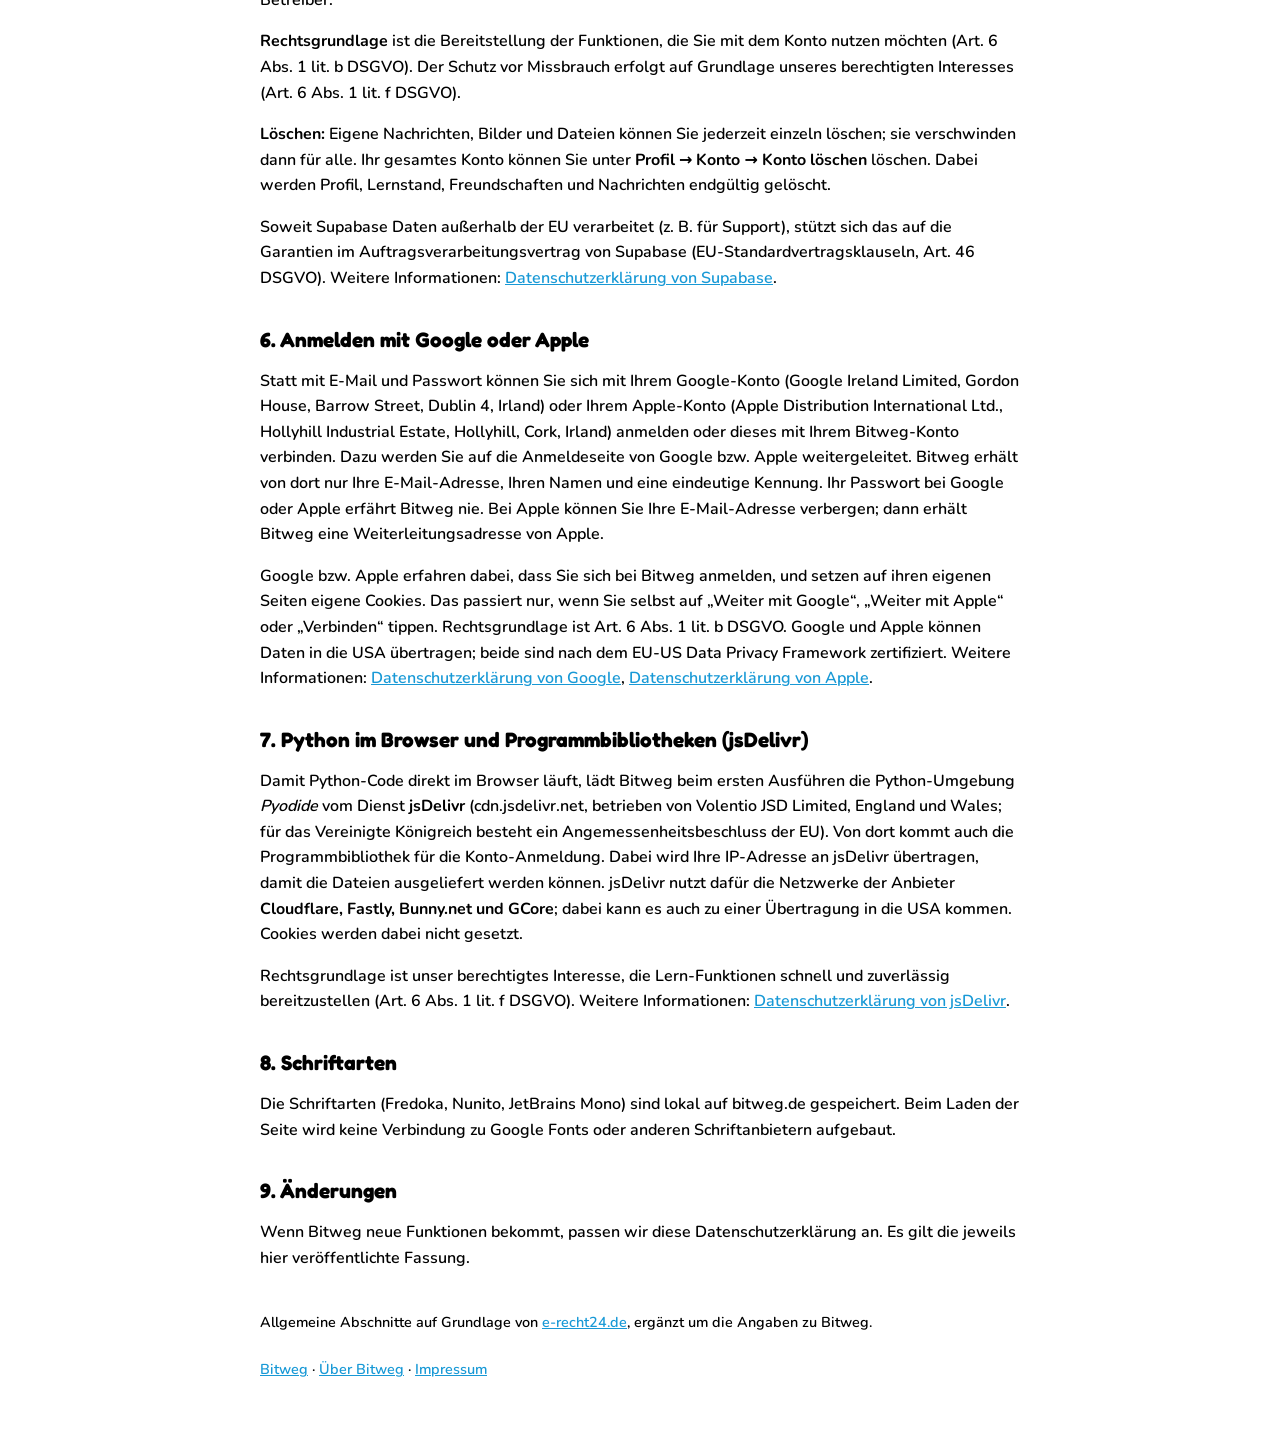
==== commit 2aea3e32: "Datenschutzerklaerung (eRecht24 + Bitweg), Impressum, Infoseite, Klassen-Tauglichkeit - datenschutz." ====
--- a/app/datenschutz.html
+++ b/app/datenschutz.html
@@ -3,11 +3,13 @@
 <head>
   <meta charset="utf-8">
   <meta name="viewport" content="width=device-width, initial-scale=1">
-  <title>Datenschutz · Bitweg</title>
-  <meta name="description" content="Datenschutzerklärung von Bitweg">
+  <title>Datenschutzerklärung · Bitweg</title>
+  <meta name="description" content="Datenschutzerklärung von Bitweg: welche Daten die Lern-App verarbeitet, wofür und welche Rechte du hast.">
+  <link rel="canonical" href="https://bitweg.de/datenschutz.html">
   <link rel="icon" href="favicon.svg" type="image/svg+xml">
   <link rel="stylesheet" href="fonts/fonts.css">
   <link rel="stylesheet" href="css/tokens.css">
+  <link rel="stylesheet" href="css/legal.css">
   <script>
     try {
       var saved = JSON.parse(localStorage.getItem('laufzeit.v1') || '{}');
@@ -16,69 +18,146 @@
       document.documentElement.dataset.theme = theme;
     } catch (e) { document.documentElement.dataset.theme = 'light'; }
   </script>
-  <style>
-    body { margin: 0; background: var(--bg); color: var(--ink); font-family: Nunito, system-ui, sans-serif; font-weight: 600; line-height: 1.6; }
-    main { max-width: 760px; margin: 0 auto; padding: 32px 16px 64px; }
-    h1, h2 { font-family: Fredoka, Nunito, system-ui, sans-serif; line-height: 1.2; }
-    h1 { font-size: 2rem; margin: 16px 0 8px; }
-    h2 { font-size: 1.25rem; margin: 32px 0 8px; }
-    a { color: var(--sky-ink, #1899D6); }
-    .back { font-weight: 800; text-decoration: none; }
-    .muted { color: var(--ink-3); }
-    ul { padding-left: 1.2em; }
-    address { font-style: normal; }
-  </style>
 </head>
 <body>
 <main>
   <a class="back" href="./">← Zurück zu Bitweg</a>
-  <h1>Datenschutzerklärung</h1>
-  <p class="muted">Stand: 17. November 2026</p>
+  <h1>Datenschutz&shy;erklärung</h1>
+  <p class="muted">Stand: 24. November 2026</p>
 
-  <h2>1. Wer ist verantwortlich?</h2>
-  <address>
-    Tom Schulz<br>
-    Hofmattenstraße 8<br>
-    78132 Hornberg<br>
-    Deutschland
-  </address>
-  <p>Bitweg ist ein privates, nicht kommerzielles Projekt. Es gibt keine Werbung, kein Tracking und keine Analyse-Werkzeuge.</p>
+  <nav class="toc" aria-label="Inhalt">
+    <a href="#ueberblick">1. Datenschutz auf einen Blick</a>
+    <a href="#hosting">2. Hosting</a>
+    <a href="#pflicht">3. Allgemeine Hinweise und Pflichtinformationen</a>
+    <a href="#browser">4. Datenerfassung im Browser: keine Cookies</a>
+    <a href="#konto">5. Konto, Freunde und Nachrichten</a>
+    <a href="#login">6. Anmelden mit Google oder Apple</a>
+    <a href="#cdn">7. Python im Browser und Programmbibliotheken (jsDelivr)</a>
+    <a href="#schriften">8. Schriftarten</a>
+    <a href="#aenderungen">9. Änderungen</a>
+  </nav>
 
-  <h2>2. Ohne Konto</h2>
-  <p>Wenn du Bitweg ohne Konto nutzt, bleibt dein Lernstand (Fortschritt, XP, Einstellungen, Profilangaben) nur im Speicher deines Browsers (<em>localStorage</em>) auf deinem Gerät. Er wird nicht an uns geschickt. Du kannst ihn jederzeit unter „Profil“ zurücksetzen oder über die Browser-Einstellungen löschen.</p>
-  <p>Cookies zu Werbe- oder Analysezwecken setzt Bitweg nicht. Was im Browser gespeichert wird, ist für die Funktion der App nötig (§ 25 Abs. 2 Nr. 2 TDDDG).</p>
+  <h2 id="ueberblick">1. Datenschutz auf einen Blick</h2>
+  <h3>Allgemeine Hinweise</h3>
+  <p>Die folgenden Hinweise geben einen einfachen Überblick darüber, was mit Ihren personenbezogenen Daten passiert, wenn Sie Bitweg nutzen. Personenbezogene Daten sind alle Daten, mit denen Sie persönlich identifiziert werden können. Ausführliche Informationen finden Sie in den folgenden Abschnitten.</p>
+  <h3>Was ist Bitweg?</h3>
+  <p>Bitweg ist eine kostenlose, private und nicht kommerzielle Lern-App für Python und C++. Es gibt keine Werbung, keine Analyse- oder Tracking-Werkzeuge und keine Cookies.</p>
+  <h3>Wer ist verantwortlich für die Datenerfassung?</h3>
+  <p>Die Datenverarbeitung erfolgt durch den Betreiber von Bitweg. Dessen Kontaktdaten finden Sie im Abschnitt „Hinweis zur verantwortlichen Stelle“.</p>
+  <h3>Wie erfassen wir Ihre Daten?</h3>
+  <ul>
+    <li><strong>Ohne Konto</strong> bleibt Ihr Lernstand nur im Speicher Ihres Browsers auf Ihrem Gerät. Er wird nicht an uns geschickt.</li>
+    <li><strong>Mit Konto</strong> werden die Daten gespeichert, die Sie selbst eingeben (z.&nbsp;B. E-Mail-Adresse, Benutzername, Profil, Nachrichten) und Ihr Lernstand.</li>
+    <li><strong>Technisch notwendige Daten</strong> (z.&nbsp;B. IP-Adresse, Zeitpunkt des Aufrufs, Browser) fallen automatisch bei den Diensten an, die die Seite und ihre Dateien ausliefern.</li>
+  </ul>
+  <h3>Wofür nutzen wir Ihre Daten?</h3>
+  <p>Ausschließlich, um die App bereitzustellen: Lektionen anzeigen, Code ausführen, den Lernstand speichern und, wenn Sie ein Konto haben, Freunde, Chat und Gruppen anbieten. Eine Auswertung Ihres Nutzerverhaltens findet nicht statt.</p>
+  <h3>Welche Rechte haben Sie bezüglich Ihrer Daten?</h3>
+  <p>Sie haben jederzeit das Recht, unentgeltlich Auskunft über Herkunft, Empfänger und Zweck Ihrer gespeicherten personenbezogenen Daten zu erhalten. Sie haben außerdem ein Recht, die Berichtigung oder Löschung dieser Daten zu verlangen. Wenn Sie eine Einwilligung zur Datenverarbeitung erteilt haben, können Sie diese jederzeit für die Zukunft widerrufen. Außerdem haben Sie das Recht, unter bestimmten Umständen die Einschränkung der Verarbeitung Ihrer personenbezogenen Daten zu verlangen. Des Weiteren steht Ihnen ein Beschwerderecht bei der zuständigen Aufsichtsbehörde zu. Hierzu sowie zu weiteren Fragen zum Thema Datenschutz können Sie sich jederzeit an uns wenden.</p>
 
-  <h2>3. Hosting der Webseite</h2>
-  <p>Die Webseite wird über <strong>GitHub Pages</strong> ausgeliefert (GitHub Inc., 88 Colin P. Kelly Jr. St., San Francisco, CA 94107, USA). Beim Aufruf verarbeitet GitHub technisch notwendige Daten wie deine IP-Adresse, Datum und Uhrzeit, die aufgerufene Datei und Browser-Angaben, um die Seite auszuliefern und vor Missbrauch zu schützen. Rechtsgrundlage ist unser berechtigtes Interesse an einer sicheren, funktionierenden Webseite (Art. 6 Abs. 1 lit. f DSGVO). GitHub ist unter dem EU-US Data Privacy Framework zertifiziert. Mehr: <a href="https://docs.github.com/de/site-policy/privacy-policies/github-general-privacy-statement" rel="noopener">Datenschutzerklärung von GitHub</a>.</p>
+  <h2 id="hosting">2. Hosting</h2>
+  <h3>Externes Hosting</h3>
+  <p>Die Webseite bitweg.de wird extern über <strong>GitHub Pages</strong> gehostet. Beim Aufruf verarbeitet der Hoster technisch notwendige Daten, insbesondere Ihre IP-Adresse, Datum und Uhrzeit, die aufgerufene Datei sowie Angaben zu Browser und Betriebssystem, um die Seite auszuliefern und vor Missbrauch zu schützen. Auf diese Daten haben wir keinen Zugriff.</p>
+  <p>Das Hosting erfolgt im Interesse einer sicheren, schnellen und zuverlässigen Bereitstellung unseres Angebots durch einen professionellen Anbieter (Art. 6 Abs. 1 lit. f DSGVO). Der Hoster verarbeitet Ihre Daten nur, soweit dies zur Erfüllung seiner Leistungspflichten erforderlich ist.</p>
+  <p>Wir setzen folgenden Hoster ein:</p>
+  <p class="addr">GitHub Inc. (USA)<br>88 Colin P. Kelly Jr. Street, San Francisco, CA 94107, United States of America</p>
+  <p>GitHub kann Daten in die USA übertragen. GitHub ist nach dem EU-US Data Privacy Framework (DPF) zertifiziert; für zertifizierte Unternehmen besteht ein Angemessenheitsbeschluss der EU-Kommission. Weitere Informationen: <a href="https://docs.github.com/de/site-policy/privacy-policies/github-general-privacy-statement" rel="noopener">Datenschutzerklärung von GitHub</a>.</p>
 
-  <h2>4. Konto, Freunde und Nachrichten</h2>
-  <p>Für Konten nutzt Bitweg den Dienst <strong>Supabase</strong> (Supabase Inc.) als Auftragsverarbeiter (Art. 28 DSGVO). Die Datenbank liegt in einem Rechenzentrum in <strong>Frankfurt am Main</strong>. Mehr: <a href="https://supabase.com/privacy" rel="noopener">Datenschutzerklärung von Supabase</a>. Wenn du ein Konto erstellst, werden gespeichert:</p>
+  <h2 id="pflicht">3. Allgemeine Hinweise und Pflicht&shy;informationen</h2>
+  <h3>Datenschutz</h3>
+  <p>Wir nehmen den Schutz Ihrer persönlichen Daten sehr ernst. Wir behandeln Ihre personenbezogenen Daten vertraulich und entsprechend den gesetzlichen Datenschutzvorschriften sowie dieser Datenschutzerklärung.</p>
+  <p>Wir weisen darauf hin, dass die Datenübertragung im Internet (z.&nbsp;B. bei der Kommunikation per E-Mail) Sicherheitslücken aufweisen kann. Ein lückenloser Schutz der Daten vor dem Zugriff durch Dritte ist nicht möglich.</p>
+
+  <h3>Hinweis zur verantwortlichen Stelle</h3>
+  <p>Die verantwortliche Stelle für die Datenverarbeitung auf dieser Website ist:</p>
+  <p class="addr">Tom Schulz<br>Hofmattenstraße 8<br>78132 Hornberg<br>Deutschland<br><br>E-Mail: <a href="mailto:anfragen.tom@gmail.com">anfragen.tom@gmail.com</a></p>
+  <p>Verantwortliche Stelle ist die natürliche oder juristische Person, die allein oder gemeinsam mit anderen über die Zwecke und Mittel der Verarbeitung von personenbezogenen Daten (z.&nbsp;B. Namen, E-Mail-Adressen o.&nbsp;Ä.) entscheidet.</p>
+
+  <h3>Speicherdauer</h3>
+  <p>Soweit in dieser Datenschutzerklärung keine speziellere Speicherdauer genannt wird, verbleiben Ihre personenbezogenen Daten bei uns, bis der Zweck für die Datenverarbeitung entfällt. Daten Ihres Kontos werden gespeichert, bis Sie das Konto löschen (siehe Abschnitt 5). Wenn Sie ein berechtigtes Löschersuchen geltend machen oder eine Einwilligung widerrufen, werden Ihre Daten gelöscht, sofern wir keine anderen rechtlich zulässigen Gründe für die Speicherung haben.</p>
+
+  <h3>Allgemeine Hinweise zu den Rechtsgrundlagen</h3>
+  <p>Sofern Sie in die Datenverarbeitung eingewilligt haben, verarbeiten wir Ihre personenbezogenen Daten auf Grundlage von Art. 6 Abs. 1 lit. a DSGVO. Sind Ihre Daten zur Bereitstellung der von Ihnen genutzten Funktionen erforderlich (z.&nbsp;B. Ihr Konto), verarbeiten wir sie auf Grundlage von Art. 6 Abs. 1 lit. b DSGVO. Sind sie zur Erfüllung einer rechtlichen Verpflichtung erforderlich, auf Grundlage von Art. 6 Abs. 1 lit. c DSGVO. Die Verarbeitung kann ferner auf Grundlage unseres berechtigten Interesses nach Art. 6 Abs. 1 lit. f DSGVO erfolgen. Der Zugriff auf Informationen in Ihrem Endgerät (lokaler Speicher des Browsers) erfolgt auf Grundlage von § 25 Abs. 2 Nr. 2 TDDDG, weil er für die Funktion der App unbedingt erforderlich ist. Über die im Einzelfall einschlägigen Rechtsgrundlagen informieren die folgenden Abschnitte.</p>
+
+  <h3>Empfänger von personenbezogenen Daten</h3>
+  <p>Wir geben personenbezogene Daten nur an externe Stellen weiter, wenn dies für die Bereitstellung der App erforderlich ist, wenn wir gesetzlich hierzu verpflichtet sind oder wenn eine sonstige Rechtsgrundlage die Weitergabe erlaubt. Die eingesetzten Dienstleister sind in den Abschnitten 2 sowie 5 bis 7 aufgeführt. Beim Einsatz von Auftragsverarbeitern geben wir personenbezogene Daten nur auf Grundlage eines Vertrags über Auftragsverarbeitung weiter.</p>
+
+  <h3>Widerruf Ihrer Einwilligung zur Datenverarbeitung</h3>
+  <p>Viele Datenverarbeitungsvorgänge sind nur mit Ihrer ausdrücklichen Einwilligung möglich. Sie können eine bereits erteilte Einwilligung jederzeit widerrufen. Die Rechtmäßigkeit der bis zum Widerruf erfolgten Datenverarbeitung bleibt vom Widerruf unberührt.</p>
+
+  <h3>Widerspruchsrecht gegen die Datenerhebung in besonderen Fällen sowie gegen Direktwerbung (Art. 21 DSGVO)</h3>
+  <p class="caps">Wenn die Datenverarbeitung auf Grundlage von Art. 6 Abs. 1 lit. e oder f DSGVO erfolgt, haben Sie jederzeit das Recht, aus Gründen, die sich aus Ihrer besonderen Situation ergeben, gegen die Verarbeitung Ihrer personenbezogenen Daten Widerspruch einzulegen; dies gilt auch für ein auf diese Bestimmungen gestütztes Profiling. Die jeweilige Rechtsgrundlage, auf denen eine Verarbeitung beruht, entnehmen Sie dieser Datenschutzerklärung. Wenn Sie Widerspruch einlegen, werden wir Ihre betroffenen personenbezogenen Daten nicht mehr verarbeiten, es sei denn, wir können zwingende schutzwürdige Gründe für die Verarbeitung nachweisen, die Ihre Interessen, Rechte und Freiheiten überwiegen, oder die Verarbeitung dient der Geltendmachung, Ausübung oder Verteidigung von Rechtsansprüchen (Widerspruch nach Art. 21 Abs. 1 DSGVO).</p>
+  <p class="caps">Werden Ihre personenbezogenen Daten verarbeitet, um Direktwerbung zu betreiben, so haben Sie das Recht, jederzeit Widerspruch gegen die Verarbeitung Sie betreffender personenbezogener Daten zum Zwecke derartiger Werbung einzulegen; dies gilt auch für das Profiling, soweit es mit solcher Direktwerbung in Verbindung steht. Wenn Sie widersprechen, werden Ihre personenbezogenen Daten anschließend nicht mehr zum Zwecke der Direktwerbung verwendet (Widerspruch nach Art. 21 Abs. 2 DSGVO).</p>
+  <p>Bitweg betreibt keine Direktwerbung.</p>
+
+  <h3>Beschwerderecht bei der zuständigen Aufsichtsbehörde</h3>
+  <p>Im Falle von Verstößen gegen die DSGVO steht den Betroffenen ein Beschwerderecht bei einer Aufsichtsbehörde zu, insbesondere in dem Mitgliedstaat ihres gewöhnlichen Aufenthalts, ihres Arbeitsplatzes oder des Orts des mutmaßlichen Verstoßes. Für uns zuständig ist der <a href="https://www.baden-wuerttemberg.datenschutz.de/" rel="noopener">Landesbeauftragte für den Datenschutz und die Informationsfreiheit Baden-Württemberg</a>. Das Beschwerderecht besteht unbeschadet anderweitiger verwaltungsrechtlicher oder gerichtlicher Rechtsbehelfe.</p>
+
+  <h3>Recht auf Datenübertragbarkeit</h3>
+  <p>Sie haben das Recht, Daten, die wir auf Grundlage Ihrer Einwilligung oder in Erfüllung eines Vertrags automatisiert verarbeiten, an sich oder an einen Dritten in einem gängigen, maschinenlesbaren Format aushändigen zu lassen. Ihren Lernstand können Sie jederzeit selbst unter „Profil“ als Datei herunterladen.</p>
+
+  <h3>Auskunft, Berichtigung und Löschung</h3>
+  <p>Sie haben im Rahmen der geltenden gesetzlichen Bestimmungen jederzeit das Recht auf unentgeltliche Auskunft über Ihre gespeicherten personenbezogenen Daten, deren Herkunft und Empfänger und den Zweck der Datenverarbeitung und ggf. ein Recht auf Berichtigung oder Löschung dieser Daten. Vieles können Sie direkt in der App erledigen: Profil bearbeiten, eigene Nachrichten löschen, Konto löschen. Für alles andere können Sie sich jederzeit an uns wenden.</p>
+
+  <h3>Recht auf Einschränkung der Verarbeitung</h3>
+  <p>Sie haben das Recht, die Einschränkung der Verarbeitung Ihrer personenbezogenen Daten zu verlangen. Hierzu können Sie sich jederzeit an uns wenden. Das Recht auf Einschränkung der Verarbeitung besteht in folgenden Fällen:</p>
   <ul>
-    <li>E-Mail-Adresse (nur zum Einloggen und für „Passwort vergessen“, andere Nutzer sehen sie nicht)</li>
-    <li>Passwort, nur verschlüsselt (als Hash), falls du eins festlegst</li>
-    <li>Profil: Benutzername, Name, „Über mich“, Profil- und Titelbild</li>
-    <li>Lernstand: Fortschritt, XP, Serie, Abzeichen und Einstellungen</li>
-    <li>Freundschaften, Blockierungen und Meldungen</li>
-    <li>Nachrichten, Gruppen, Gruppennachrichten und Anhänge (Bilder, Dateien)</li>
-    <li>technische Anmeldedaten wie Zeitpunkt der Anmeldung und IP-Adresse (bei Supabase, für Sicherheit und Missbrauchsschutz)</li>
+    <li>Wenn Sie die Richtigkeit Ihrer bei uns gespeicherten personenbezogenen Daten bestreiten, benötigen wir in der Regel Zeit, um dies zu überprüfen. Für die Dauer der Prüfung haben Sie das Recht, die Einschränkung der Verarbeitung zu verlangen.</li>
+    <li>Wenn die Verarbeitung Ihrer personenbezogenen Daten unrechtmäßig geschah oder geschieht, können Sie statt der Löschung die Einschränkung der Datenverarbeitung verlangen.</li>
+    <li>Wenn wir Ihre personenbezogenen Daten nicht mehr benötigen, Sie sie jedoch zur Ausübung, Verteidigung oder Geltendmachung von Rechtsansprüchen benötigen, haben Sie das Recht, statt der Löschung die Einschränkung der Verarbeitung zu verlangen.</li>
+    <li>Wenn Sie einen Widerspruch nach Art. 21 Abs. 1 DSGVO eingelegt haben, muss eine Abwägung zwischen Ihren und unseren Interessen vorgenommen werden. Solange noch nicht feststeht, wessen Interessen überwiegen, haben Sie das Recht, die Einschränkung der Verarbeitung zu verlangen.</li>
   </ul>
-  <p>Wer was sehen darf: Name, Benutzername, Bilder, „Über mich“, Kurs und Fortschritt sehen andere eingeloggte Nutzer. Nachrichten lesen nur Absender und Empfänger, Gruppennachrichten nur die Mitglieder der Gruppe. Das prüft die Datenbank selbst.</p>
-  <p>Rechtsgrundlage ist die Bereitstellung der Funktionen, die du mit dem Konto nutzen willst (Art. 6 Abs. 1 lit. b DSGVO). Eigene Nachrichten, Bilder und Dateien kannst du jederzeit einzeln löschen, sie verschwinden dann für alle. Alle übrigen Daten bleiben gespeichert, bis du dein Konto löschst. Das geht jederzeit unter <strong>Profil → Konto → Konto löschen</strong>. Dabei werden Profil, Lernstand, Freundschaften und Nachrichten endgültig gelöscht.</p>
+  <p>Wenn Sie die Verarbeitung Ihrer personenbezogenen Daten eingeschränkt haben, dürfen diese Daten, von ihrer Speicherung abgesehen, nur mit Ihrer Einwilligung oder zur Geltendmachung, Ausübung oder Verteidigung von Rechtsansprüchen oder zum Schutz der Rechte einer anderen natürlichen oder juristischen Person oder aus Gründen eines wichtigen öffentlichen Interesses der Europäischen Union oder eines Mitgliedstaats verarbeitet werden.</p>
 
-  <h2>5. Anmelden mit Google oder Apple</h2>
-  <p>Du kannst dich statt mit E-Mail und Passwort auch mit deinem Google-Konto (Google Ireland Limited, Gordon House, Barrow Street, Dublin 4, Irland) oder deinem Apple-Konto (Apple Distribution International Ltd., Hollyhill Industrial Estate, Hollyhill, Cork, Irland) anmelden oder es mit deinem Bitweg-Konto verbinden. Dann wirst du zur Anmeldeseite von Google bzw. Apple weitergeleitet. Bitweg bekommt von dort nur deine E-Mail-Adresse, deinen Namen und eine eindeutige Kennung. Dein Passwort bei Google oder Apple erfährt Bitweg nie. Bei Apple kannst du deine E-Mail-Adresse verbergen, dann bekommt Bitweg eine Weiterleitungsadresse von Apple.</p>
-  <p>Google bzw. Apple erfahren dabei, dass du dich bei Bitweg anmeldest. Das passiert nur, wenn du den Knopf „Weiter mit Google/Apple“ bzw. „Verbinden“ selbst antippst. Rechtsgrundlage ist Art. 6 Abs. 1 lit. b DSGVO. Mehr: <a href="https://policies.google.com/privacy?hl=de" rel="noopener">Datenschutzerklärung von Google</a>, <a href="https://www.apple.com/de/legal/privacy/" rel="noopener">Datenschutzerklärung von Apple</a>.</p>
+  <h3>SSL- bzw. TLS-Verschlüsselung</h3>
+  <p>Diese Seite nutzt aus Sicherheitsgründen und zum Schutz der Übertragung vertraulicher Inhalte, wie zum Beispiel Anmeldedaten und Nachrichten, eine SSL- bzw. TLS-Verschlüsselung. Eine verschlüsselte Verbindung erkennen Sie daran, dass die Adresszeile des Browsers mit „https://“ beginnt, und an dem Schloss-Symbol in Ihrer Browserzeile. Wenn die SSL- bzw. TLS-Verschlüsselung aktiviert ist, können die Daten, die Sie an uns übermitteln, nicht von Dritten mitgelesen werden.</p>
 
-  <h2>6. Python im Browser und Programm-Bibliotheken</h2>
-  <p>Damit Python-Code direkt im Browser läuft, lädt Bitweg beim ersten Ausführen die Python-Umgebung <em>Pyodide</em> vom Dienst <strong>jsDelivr</strong> (cdn.jsdelivr.net). Von dort kommt auch die Programm-Bibliothek für die Konto-Anmeldung. Dabei wird deine IP-Adresse an jsDelivr bzw. dessen Netzwerk-Partner (Cloudflare, Fastly, Bunny.net und GCore, teils auch in den USA) übertragen, damit die Dateien ausgeliefert werden können. Rechtsgrundlage ist unser berechtigtes Interesse, die Lern-Funktionen schnell und zuverlässig bereitzustellen (Art. 6 Abs. 1 lit. f DSGVO). Mehr: <a href="https://www.jsdelivr.com/terms/privacy-policy-jsdelivr-net" rel="noopener">Datenschutzerklärung von jsDelivr</a>.</p>
-  <p>Schriftarten liegen direkt auf bitweg.de, dafür werden keine Daten an Dritte geschickt.</p>
+  <h3>Widerspruch gegen Werbe-E-Mails</h3>
+  <p>Der Nutzung von im Rahmen der Impressumspflicht veröffentlichten Kontaktdaten zur Übersendung von nicht ausdrücklich angeforderter Werbung und Informationsmaterialien wird hiermit widersprochen. Der Betreiber der Seiten behält sich ausdrücklich rechtliche Schritte im Falle der unverlangten Zusendung von Werbeinformationen, etwa durch Spam-E-Mails, vor.</p>
 
-  <h2>7. Deine Rechte</h2>
-  <p>Du hast das Recht auf Auskunft über deine gespeicherten Daten (Art. 15 DSGVO), auf Berichtigung (Art. 16), Löschung (Art. 17), Einschränkung der Verarbeitung (Art. 18), Datenübertragbarkeit (Art. 20) und Widerspruch gegen Verarbeitungen auf Grundlage berechtigter Interessen (Art. 21). Vieles kannst du direkt in der App erledigen: Profil bearbeiten, Lernstand als Datei herunterladen, Konto löschen. Für alles andere genügt eine Nachricht an die Adresse oben.</p>
-  <p>Du kannst dich außerdem bei einer Datenschutz-Aufsichtsbehörde beschweren, zum Beispiel beim <a href="https://www.baden-wuerttemberg.datenschutz.de/" rel="noopener">Landesbeauftragten für den Datenschutz und die Informationsfreiheit Baden-Württemberg</a>.</p>
+  <h2 id="browser">4. Datenerfassung im Browser: keine Cookies</h2>
+  <p>Bitweg setzt <strong>keine Cookies</strong> und nutzt keine Analyse- oder Tracking-Werkzeuge. Im Speicher Ihres Browsers (<em>localStorage</em>, <em>sessionStorage</em> und Offline-Zwischenspeicher) legt die App nur ab, was für ihre Funktion nötig ist:</p>
+  <ul>
+    <li>Ihren Lernstand (Fortschritt, XP, Serien, Abzeichen), Ihre Einstellungen und Profilangaben,</li>
+    <li>wenn Sie ein Konto haben: die Anmeldung, damit Sie eingeloggt bleiben, und welches Konto zu dem gespeicherten Lernstand gehört,</li>
+    <li>während einer Anmeldung mit Google oder Apple kurzzeitig einen Merker, der danach gelöscht wird,</li>
+    <li>Dateien der Webseite, damit sie auch ohne Internetverbindung startet.</li>
+  </ul>
+  <p>Ohne Konto werden diese Daten nicht an uns übertragen. Sie können sie jederzeit unter „Profil“ zurücksetzen oder über die Einstellungen Ihres Browsers löschen. Rechtsgrundlage ist § 25 Abs. 2 Nr. 2 TDDDG (unbedingt erforderlich für den von Ihnen gewünschten Dienst) und Art. 6 Abs. 1 lit. b DSGVO.</p>
+  <p><strong>Tipp für geteilte Geräte</strong> (z.&nbsp;B. in der Schule): Nutzen Sie ein Konto und loggen Sie sich nach dem Lernen aus. Beim Ausloggen wird der Speicher im Browser geleert.</p>
 
-  <h2>8. Änderungen</h2>
-  <p>Wenn Bitweg neue Funktionen bekommt, passen wir diese Erklärung an. Es gilt die jeweils hier veröffentlichte Fassung.</p>
+  <h2 id="konto">5. Konto, Freunde und Nachrichten</h2>
+  <p>Ein Konto ist freiwillig. Für Konten, Freunde, Nachrichten und Gruppen nutzt Bitweg den Dienst <strong>Supabase</strong> (Supabase Pte. Ltd., Singapur) als Auftragsverarbeiter (Art. 28 DSGVO). Die Datenbank und die Dateien liegen in einem Rechenzentrum in <strong>Frankfurt am Main</strong> (Amazon Web Services, Region eu-central-1). Wenn Sie ein Konto erstellen, werden gespeichert:</p>
+  <ul>
+    <li>E-Mail-Adresse (nur zum Einloggen und für „Passwort vergessen“; andere Nutzer sehen sie nicht),</li>
+    <li>Passwort, nur verschlüsselt als Hash, falls Sie eines festlegen,</li>
+    <li>Profil: Benutzername, Name, „Über mich“, Profil- und Titelbild,</li>
+    <li>Lernstand: Fortschritt, XP, Serie, Abzeichen und Einstellungen,</li>
+    <li>Freundschaften, Blockierungen und Meldungen,</li>
+    <li>Nachrichten, Gruppen, Gruppennachrichten sowie angehängte Bilder und Dateien,</li>
+    <li>technische Anmeldedaten wie Zeitpunkt der Anmeldung und IP-Adresse (bei Supabase, für Sicherheit und Missbrauchsschutz).</li>
+  </ul>
+  <p><strong>Wer was sieht:</strong> Name, Benutzername, Bilder, „Über mich“, Kurs und Fortschritt sehen andere eingeloggte Nutzer. Nachrichten lesen nur Absender und Empfänger, Gruppennachrichten nur die Mitglieder der Gruppe. Das prüft die Datenbank selbst. Meldungen über andere Nutzer sieht nur der Betreiber.</p>
+  <p><strong>Rechtsgrundlage</strong> ist die Bereitstellung der Funktionen, die Sie mit dem Konto nutzen möchten (Art. 6 Abs. 1 lit. b DSGVO). Der Schutz vor Missbrauch erfolgt auf Grundlage unseres berechtigten Interesses (Art. 6 Abs. 1 lit. f DSGVO).</p>
+  <p><strong>Löschen:</strong> Eigene Nachrichten, Bilder und Dateien können Sie jederzeit einzeln löschen; sie verschwinden dann für alle. Ihr gesamtes Konto können Sie unter <strong>Profil → Konto → Konto löschen</strong> löschen. Dabei werden Profil, Lernstand, Freundschaften und Nachrichten endgültig gelöscht.</p>
+  <p>Soweit Supabase Daten außerhalb der EU verarbeitet (z.&nbsp;B. für Support), stützt sich das auf die Garantien im Auftragsverarbeitungsvertrag von Supabase (EU-Standardvertragsklauseln, Art. 46 DSGVO). Weitere Informationen: <a href="https://supabase.com/privacy" rel="noopener">Datenschutzerklärung von Supabase</a>.</p>
+
+  <h2 id="login">6. Anmelden mit Google oder Apple</h2>
+  <p>Statt mit E-Mail und Passwort können Sie sich mit Ihrem Google-Konto (Google Ireland Limited, Gordon House, Barrow Street, Dublin 4, Irland) oder Ihrem Apple-Konto (Apple Distribution International Ltd., Hollyhill Industrial Estate, Hollyhill, Cork, Irland) anmelden oder dieses mit Ihrem Bitweg-Konto verbinden. Dazu werden Sie auf die Anmeldeseite von Google bzw. Apple weitergeleitet. Bitweg erhält von dort nur Ihre E-Mail-Adresse, Ihren Namen und eine eindeutige Kennung. Ihr Passwort bei Google oder Apple erfährt Bitweg nie. Bei Apple können Sie Ihre E-Mail-Adresse verbergen; dann erhält Bitweg eine Weiterleitungsadresse von Apple.</p>
+  <p>Google bzw. Apple erfahren dabei, dass Sie sich bei Bitweg anmelden, und setzen auf ihren eigenen Seiten eigene Cookies. Das passiert nur, wenn Sie selbst auf „Weiter mit Google“, „Weiter mit Apple“ oder „Verbinden“ tippen. Rechtsgrundlage ist Art. 6 Abs. 1 lit. b DSGVO. Google und Apple können Daten in die USA übertragen; beide sind nach dem EU-US Data Privacy Framework zertifiziert. Weitere Informationen: <a href="https://policies.google.com/privacy?hl=de" rel="noopener">Datenschutzerklärung von Google</a>, <a href="https://www.apple.com/de/legal/privacy/" rel="noopener">Datenschutzerklärung von Apple</a>.</p>
+
+  <h2 id="cdn">7. Python im Browser und Programm&shy;bibliotheken (jsDelivr)</h2>
+  <p>Damit Python-Code direkt im Browser läuft, lädt Bitweg beim ersten Ausführen die Python-Umgebung <em>Pyodide</em> vom Dienst <strong>jsDelivr</strong> (cdn.jsdelivr.net, betrieben von Volentio JSD Limited, England und Wales; für das Vereinigte Königreich besteht ein Angemessenheitsbeschluss der EU). Von dort kommt auch die Programmbibliothek für die Konto-Anmeldung. Dabei wird Ihre IP-Adresse an jsDelivr übertragen, damit die Dateien ausgeliefert werden können. jsDelivr nutzt dafür die Netzwerke der Anbieter <strong>Cloudflare, Fastly, Bunny.net und GCore</strong>; dabei kann es auch zu einer Übertragung in die USA kommen. Cookies werden dabei nicht gesetzt.</p>
+  <p>Rechtsgrundlage ist unser berechtigtes Interesse, die Lern-Funktionen schnell und zuverlässig bereitzustellen (Art. 6 Abs. 1 lit. f DSGVO). Weitere Informationen: <a href="https://www.jsdelivr.com/terms/privacy-policy-jsdelivr-net" rel="noopener">Datenschutzerklärung von jsDelivr</a>.</p>
+
+  <h2 id="schriften">8. Schriftarten</h2>
+  <p>Die Schriftarten (Fredoka, Nunito, JetBrains Mono) sind lokal auf bitweg.de gespeichert. Beim Laden der Seite wird keine Verbindung zu Google Fonts oder anderen Schriftanbietern aufgebaut.</p>
+
+  <h2 id="aenderungen">9. Änderungen</h2>
+  <p>Wenn Bitweg neue Funktionen bekommt, passen wir diese Datenschutzerklärung an. Es gilt die jeweils hier veröffentlichte Fassung.</p>
+
+  <p class="muted source">Allgemeine Abschnitte auf Grundlage von <a href="https://www.e-recht24.de" rel="noopener">e-recht24.de</a>, ergänzt um die Angaben zu Bitweg.</p>
+  <footer class="muted"><a href="./">Bitweg</a> · <a href="ueber.html">Über Bitweg</a> · <a href="impressum.html">Impressum</a></footer>
 </main>
 </body>
 </html>
--- a/app/css/legal.css
+++ b/app/css/legal.css
@@ -0,0 +1,18 @@
+/* Gemeinsames Aussehen fuer Datenschutz, Impressum und "Ueber Bitweg" (statische Seiten ohne App) */
+body { margin: 0; background: var(--bg); color: var(--ink); font-family: Nunito, system-ui, sans-serif; font-weight: 600; line-height: 1.6; }
+main { max-width: 760px; margin: 0 auto; padding: 32px 16px 64px; overflow-wrap: anywhere; }
+h1, h2, h3 { font-family: Fredoka, Nunito, system-ui, sans-serif; line-height: 1.2; }
+h1 { font-size: 2rem; margin: 16px 0 8px; }
+h2 { font-size: 1.3rem; margin: 36px 0 8px; scroll-margin-top: 16px; }
+h3 { font-size: 1.05rem; margin: 22px 0 4px; }
+a { color: var(--sky-ink, #1899D6); }
+.back { font-weight: 800; text-decoration: none; }
+.muted { color: var(--ink-3); }
+.addr { padding: 12px 16px; border-left: 4px solid var(--rule-2); background: var(--bg-2); border-radius: 8px; }
+.caps { font-size: .95em; }
+.toc { display: grid; gap: 4px; margin: 20px 0; padding: 14px 16px; border: 2px solid var(--rule); border-radius: 12px; }
+.toc a { text-decoration: none; font-weight: 700; }
+ul { padding-left: 1.2em; }
+code { font-family: 'JetBrains Mono', ui-monospace, monospace; font-size: .92em; }
+.source { margin-top: 40px; font-size: .9rem; }
+footer { margin-top: 24px; font-size: .9rem; }
